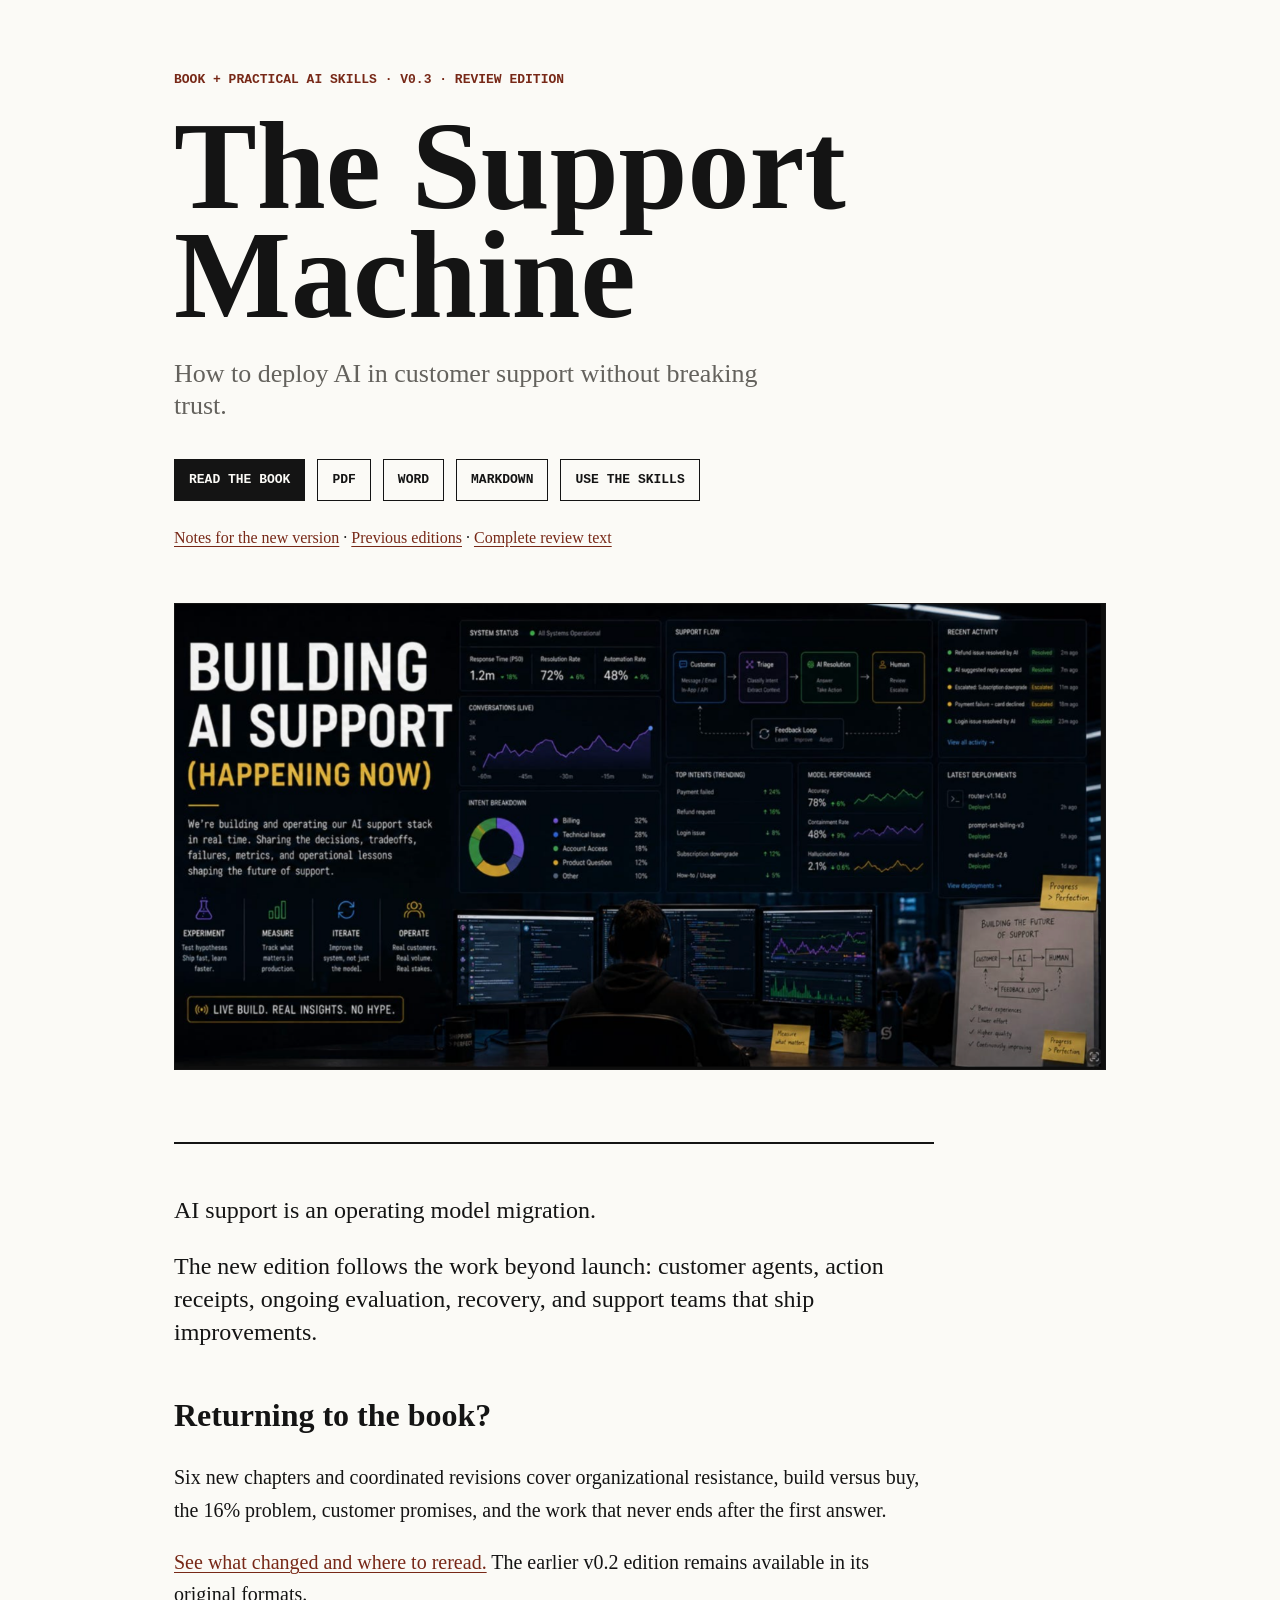
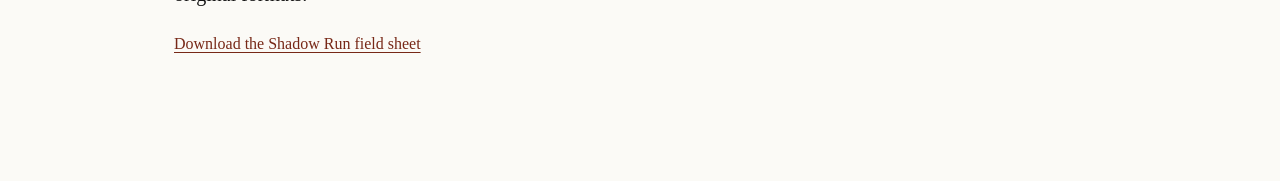
==== docs/index.html @ 5b82986a "Prepare complete v0.3 review edition" ====
<!doctype html>
<html lang="en">
<head>
<meta charset="utf-8">
<meta name="viewport" content="width=device-width, initial-scale=1">
<title>The Support Machine</title>
<meta name="description" content="A field guide to deploying and operating AI customer support.">
<meta property="og:title" content="The Support Machine">
<meta property="og:description" content="A field guide to deploying and operating AI customer support.">
<meta property="og:image" content="https://assafbar2.github.io/the-support-machine/assets/the-support-machine-social.png">
<meta property="og:type" content="website">
<meta name="twitter:card" content="summary_large_image">
<link rel="stylesheet" href="styles.css">
</head><body>
<a class="skip-link" href="#main">Skip to content</a>
<main class="home" id="main">
<p class="eyebrow">Book + practical AI skills · v0.3 · Review edition</p>
<h1>The Support Machine</h1>
<p class="dek">How to deploy AI in customer support without breaking trust.</p>
<div class="actions"><a href="book.html">Read the book</a><a href="the-support-machine-v0.3.pdf">PDF</a>
<a href="downloads/the-support-machine-v0.3.docx">Word</a>
<a href="downloads/the-support-machine-v0.3.md">Markdown</a><a href="skill.html">Use the skills</a></div>
<p class="edition-links"><a href="notes.html">Notes for the new version</a> · <a href="editions.html">Previous editions</a> · <a href="review.html">Complete review text</a></p>
<figure class="hero-preview"><img src="assets/the-support-machine-social.png" alt="Building AI support happening now"></figure>
<section class="thesis"><p>AI support is an operating model migration.</p>
<p>The new edition follows the work beyond launch: customer agents, action receipts, ongoing evaluation, recovery, and support teams that ship improvements.</p></section>
<section class="edition-summary"><h2>Returning to the book?</h2>
<p>Six new chapters and coordinated revisions cover organizational resistance, build versus buy, the 16% problem, customer promises, and the work that never ends after the first answer.</p>
<p><a href="notes.html">See what changed and where to reread.</a> The earlier v0.2 edition remains available in its original formats.</p></section>
<p><a href="shadow-run/Shadow-Run-Field-Sheet-v0.13.pdf">Download the Shadow Run field sheet</a></p>
</main>
</body></html>
---- docs/styles.css ----
:root {
  color-scheme: light;
  --ink: #141414;
  --muted: #64625d;
  --line: #d8d2c5;
  --paper: #fbfaf6;
  --panel: #f2efe7;
  --accent: #b13d22;
  --accent-dark: #772817;
  --code: #eee8db;
}
* { box-sizing: border-box; }
body {
  margin: 0;
  background: var(--paper);
  color: var(--ink);
  font-family: Georgia, "Times New Roman", serif;
  line-height: 1.62;
}
a { color: var(--accent-dark); text-decoration-thickness: 1px; text-underline-offset: 3px; }
.home, .skill-page {
  min-height: 100vh;
  max-width: 980px;
  margin: 0 auto;
  padding: 8vh 24px 12vh;
}
.eyebrow {
  margin: 0 0 24px;
  color: var(--accent-dark);
  font: 700 13px/1.2 ui-monospace, SFMono-Regular, Menlo, monospace;
  letter-spacing: 0;
  text-transform: uppercase;
}
h1 {
  max-width: 820px;
  margin: 0;
  font-size: clamp(56px, 11vw, 124px);
  line-height: .88;
  letter-spacing: 0;
}
.dek {
  max-width: 640px;
  margin: 28px 0 0;
  color: var(--muted);
  font-size: 26px;
  line-height: 1.25;
}
.actions {
  display: flex;
  flex-wrap: wrap;
  gap: 12px;
  margin-top: 36px;
}
.actions a, .book-actions a {
  display: inline-flex;
  align-items: center;
  min-height: 42px;
  border: 1px solid var(--ink);
  padding: 8px 14px;
  color: var(--ink);
  text-decoration: none;
  font: 700 13px/1 ui-monospace, SFMono-Regular, Menlo, monospace;
  text-transform: uppercase;
}
.actions a:first-child {
  background: var(--ink);
  color: var(--paper);
}
.hero-preview {
  margin: 52px 0 0;
  max-width: 980px;
}
.hero-preview img {
  display: block;
  width: 100%;
  height: auto;
  border: 1px solid var(--ink);
}
.thesis {
  margin-top: 72px;
  max-width: 760px;
  border-top: 2px solid var(--ink);
  padding-top: 26px;
  font-size: 24px;
  line-height: 1.36;
}
.reader-layout {
  display: grid;
  grid-template-columns: 300px minmax(0, 1fr);
}
.sidebar {
  position: sticky;
  top: 0;
  height: 100vh;
  overflow: auto;
  border-right: 1px solid var(--line);
  background: var(--panel);
  padding: 22px;
}
.brand {
  display: block;
  margin-bottom: 20px;
  color: var(--ink);
  font: 800 15px/1.2 ui-monospace, SFMono-Regular, Menlo, monospace;
  text-transform: uppercase;
  text-decoration: none;
}
nav a {
  display: block;
  padding: 7px 0;
  color: var(--muted);
  font: 13px/1.25 ui-monospace, SFMono-Regular, Menlo, monospace;
  text-decoration: none;
}
nav a:hover { color: var(--accent-dark); }
.toc-l1 { color: var(--ink); font-weight: 800; margin-top: 8px; }
.toc-l2 { padding-left: 10px; }
.book {
  max-width: 820px;
  padding: 48px 28px 96px;
  margin: 0 auto;
}
.book-actions {
  display: flex;
  gap: 8px;
  margin-bottom: 44px;
}
.book h1 {
  font-size: clamp(44px, 8vw, 84px);
  line-height: .95;
  margin-bottom: 24px;
}
.book h2 {
  margin-top: 68px;
  padding-top: 22px;
  border-top: 1px solid var(--line);
  font-size: 34px;
  line-height: 1.1;
}
.book h3 {
  margin-top: 34px;
  font-size: 22px;
  line-height: 1.2;
}
.book p, .book li, .skill-page p, .skill-page li {
  font-size: 19px;
}
blockquote {
  margin: 28px 0;
  border-left: 4px solid var(--accent);
  padding: 10px 0 10px 18px;
  color: var(--accent-dark);
  background: #f7f0e8;
  font-weight: 700;
}
.part {
  color: var(--accent-dark);
  font-family: ui-monospace, SFMono-Regular, Menlo, monospace;
  font-size: 18px !important;
  text-transform: uppercase;
}
.table-wrap {
  overflow-x: auto;
  margin: 28px 0;
}
table {
  width: 100%;
  border-collapse: collapse;
  font-size: 15px;
  background: #fffdf8;
}
th, td {
  border: 1px solid var(--line);
  padding: 9px 10px;
  vertical-align: top;
}
th {
  text-align: left;
  background: var(--code);
}
pre {
  overflow-x: auto;
  padding: 18px;
  background: var(--code);
  border: 1px solid var(--line);
}
code {
  font-family: ui-monospace, SFMono-Regular, Menlo, monospace;
  font-size: .9em;
}
.back {
  display: inline-block;
  margin-bottom: 34px;
  font: 800 13px/1 ui-monospace, SFMono-Regular, Menlo, monospace;
  text-transform: uppercase;
}
@media (max-width: 860px) {
  .reader-layout { display: block; }
  .sidebar {
    position: relative;
    height: auto;
    max-height: 42vh;
    border-right: 0;
    border-bottom: 1px solid var(--line);
  }
  .book { padding-top: 28px; }
  .book-actions { position: sticky; top: 0; background: var(--paper); padding: 10px 0; }
  .book h2, .book h3 { scroll-margin-top: 132px; }
}

/* Edition navigation and readable small screens. */
.book-actions { flex-wrap: wrap; }
.edition-links { margin-top: 24px; }
.edition-summary { margin-top: 48px; max-width: 760px; font-size: 20px; }
.edition-summary h2 { font-size: 32px; line-height: 1.2; }
.skill-page h1 { font-size: clamp(42px, 8vw, 76px); line-height: 1; margin-bottom: 36px; }
.skill-page h2 { margin-top: 48px; }
.edition-label { color: var(--muted); font: 12px/1.4 ui-monospace, monospace; }
.review-notice { border-left: 3px solid var(--accent); padding-left: 16px; }
.notes-page { max-width: 900px; }
.skip-link { position: absolute; left: -9999px; }
.skip-link:focus { position: fixed; top: 8px; left: 8px; z-index: 10; background: white; padding: 12px; }
.book p, .book li, td { overflow-wrap: anywhere; }
@media (max-width: 500px) { .book { padding-left: 18px; padding-right: 18px; } .book-actions a { font-size: 11px; padding: 7px 9px; } .book h2 { font-size: 28px; } }
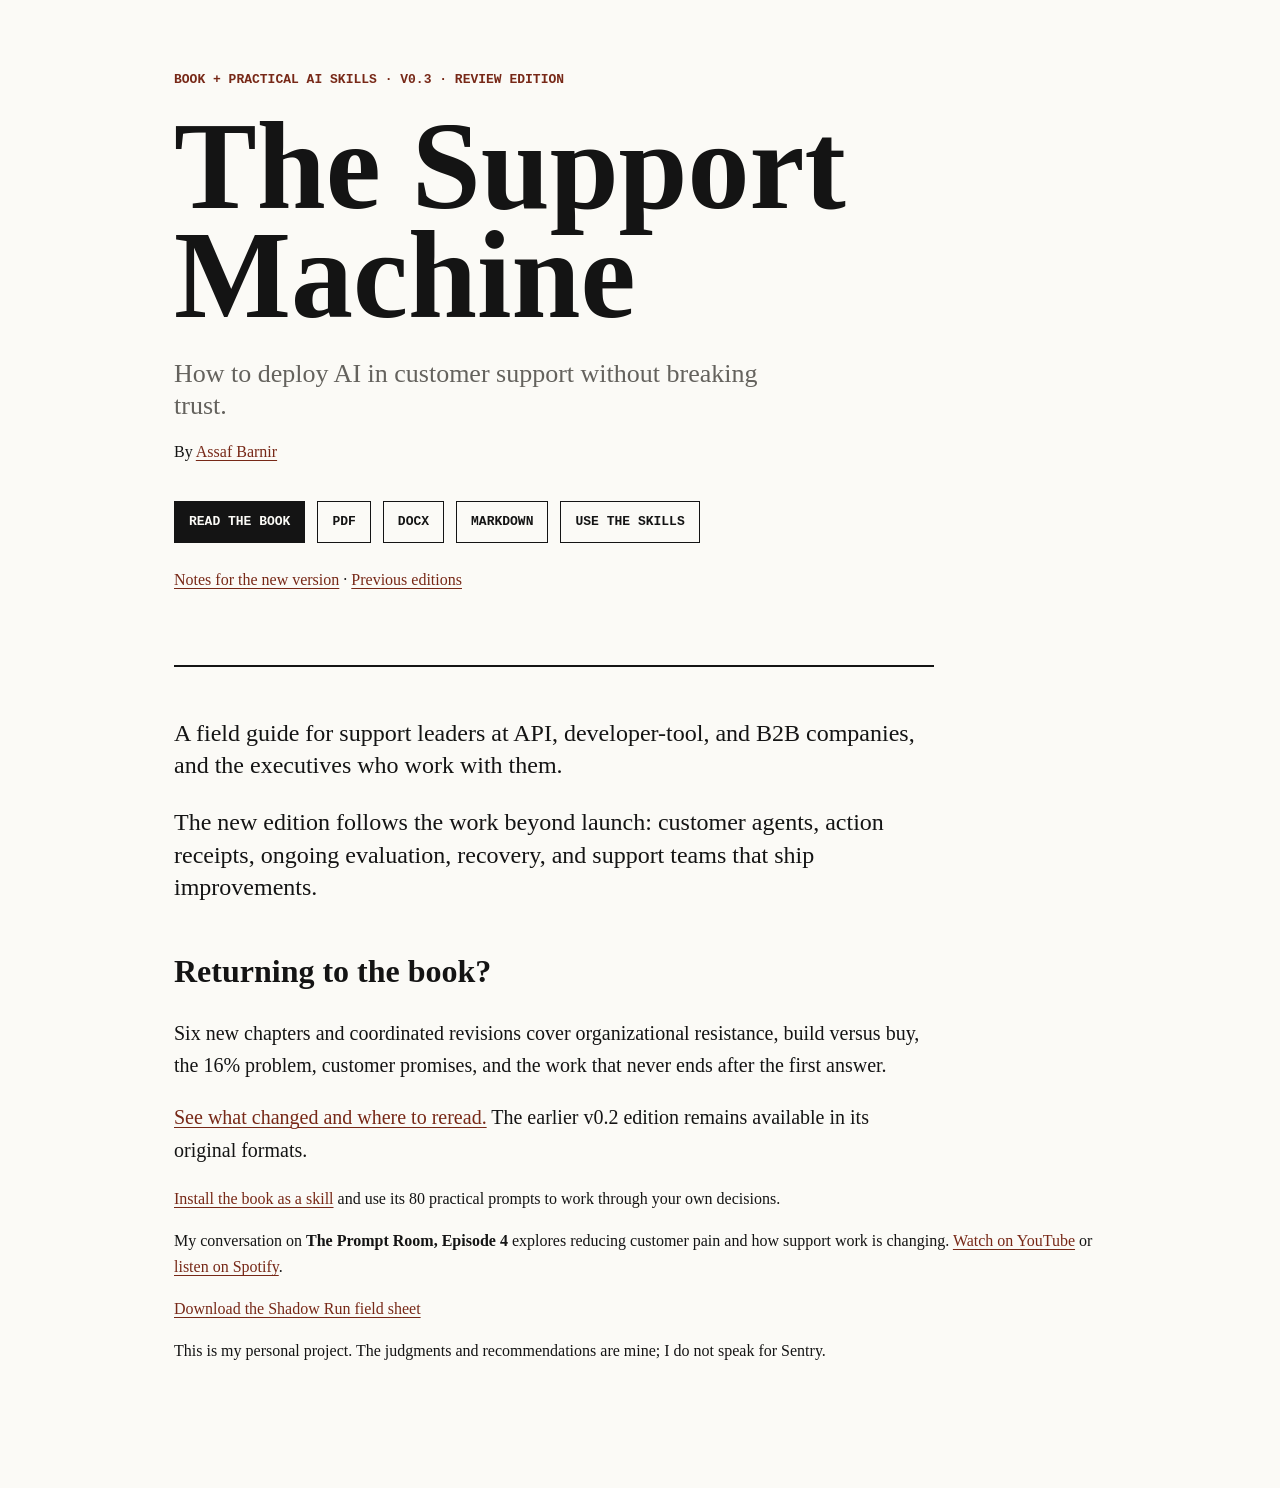
==== commit 58f8b4dd: "Polish reader-facing edition pages and version notes" ====
--- a/docs/index.html
+++ b/docs/index.html
@@ -5,11 +5,11 @@
 <meta name="viewport" content="width=device-width, initial-scale=1">
 <title>The Support Machine</title>
 <meta name="description" content="A field guide to deploying and operating AI customer support.">
+<meta name="author" content="Assaf Barnir">
 <meta property="og:title" content="The Support Machine">
 <meta property="og:description" content="A field guide to deploying and operating AI customer support.">
-<meta property="og:image" content="https://assafbar2.github.io/the-support-machine/assets/the-support-machine-social.png">
 <meta property="og:type" content="website">
-<meta name="twitter:card" content="summary_large_image">
+<meta name="twitter:card" content="summary">
 <link rel="stylesheet" href="styles.css">
 </head><body>
 <a class="skip-link" href="#main">Skip to content</a>
@@ -17,16 +17,19 @@
 <p class="eyebrow">Book + practical AI skills · v0.3 · Review edition</p>
 <h1>The Support Machine</h1>
 <p class="dek">How to deploy AI in customer support without breaking trust.</p>
+<p>By <a href="https://barnir.co">Assaf Barnir</a></p>
 <div class="actions"><a href="book.html">Read the book</a><a href="the-support-machine-v0.3.pdf">PDF</a>
-<a href="downloads/the-support-machine-v0.3.docx">Word</a>
+<a href="downloads/the-support-machine-v0.3.docx">DOCX</a>
 <a href="downloads/the-support-machine-v0.3.md">Markdown</a><a href="skill.html">Use the skills</a></div>
-<p class="edition-links"><a href="notes.html">Notes for the new version</a> · <a href="editions.html">Previous editions</a> · <a href="review.html">Complete review text</a></p>
-<figure class="hero-preview"><img src="assets/the-support-machine-social.png" alt="Building AI support happening now"></figure>
-<section class="thesis"><p>AI support is an operating model migration.</p>
+<p class="edition-links"><a href="notes.html">Notes for the new version</a> · <a href="editions.html">Previous editions</a></p>
+<section class="thesis"><p>A field guide for support leaders at API, developer-tool, and B2B companies, and the executives who work with them.</p>
 <p>The new edition follows the work beyond launch: customer agents, action receipts, ongoing evaluation, recovery, and support teams that ship improvements.</p></section>
 <section class="edition-summary"><h2>Returning to the book?</h2>
 <p>Six new chapters and coordinated revisions cover organizational resistance, build versus buy, the 16% problem, customer promises, and the work that never ends after the first answer.</p>
 <p><a href="notes.html">See what changed and where to reread.</a> The earlier v0.2 edition remains available in its original formats.</p></section>
+<p><a href="book.html#appendix-g-talk-to-the-book">Install the book as a skill</a> and use its 80 practical prompts to work through your own decisions.</p>
+<p>My conversation on <strong>The Prompt Room, Episode 4</strong> explores reducing customer pain and how support work is changing. <a href="https://www.youtube.com/watch?v=JxJb4FDqWdI">Watch on YouTube</a> or <a href="https://open.spotify.com/episode/6x73nZKsh9y1VIw46yCW5q">listen on Spotify</a>.</p>
 <p><a href="shadow-run/Shadow-Run-Field-Sheet-v0.13.pdf">Download the Shadow Run field sheet</a></p>
+<p>This is my personal project. The judgments and recommendations are mine; I do not speak for Sentry.</p>
 </main>
 </body></html>
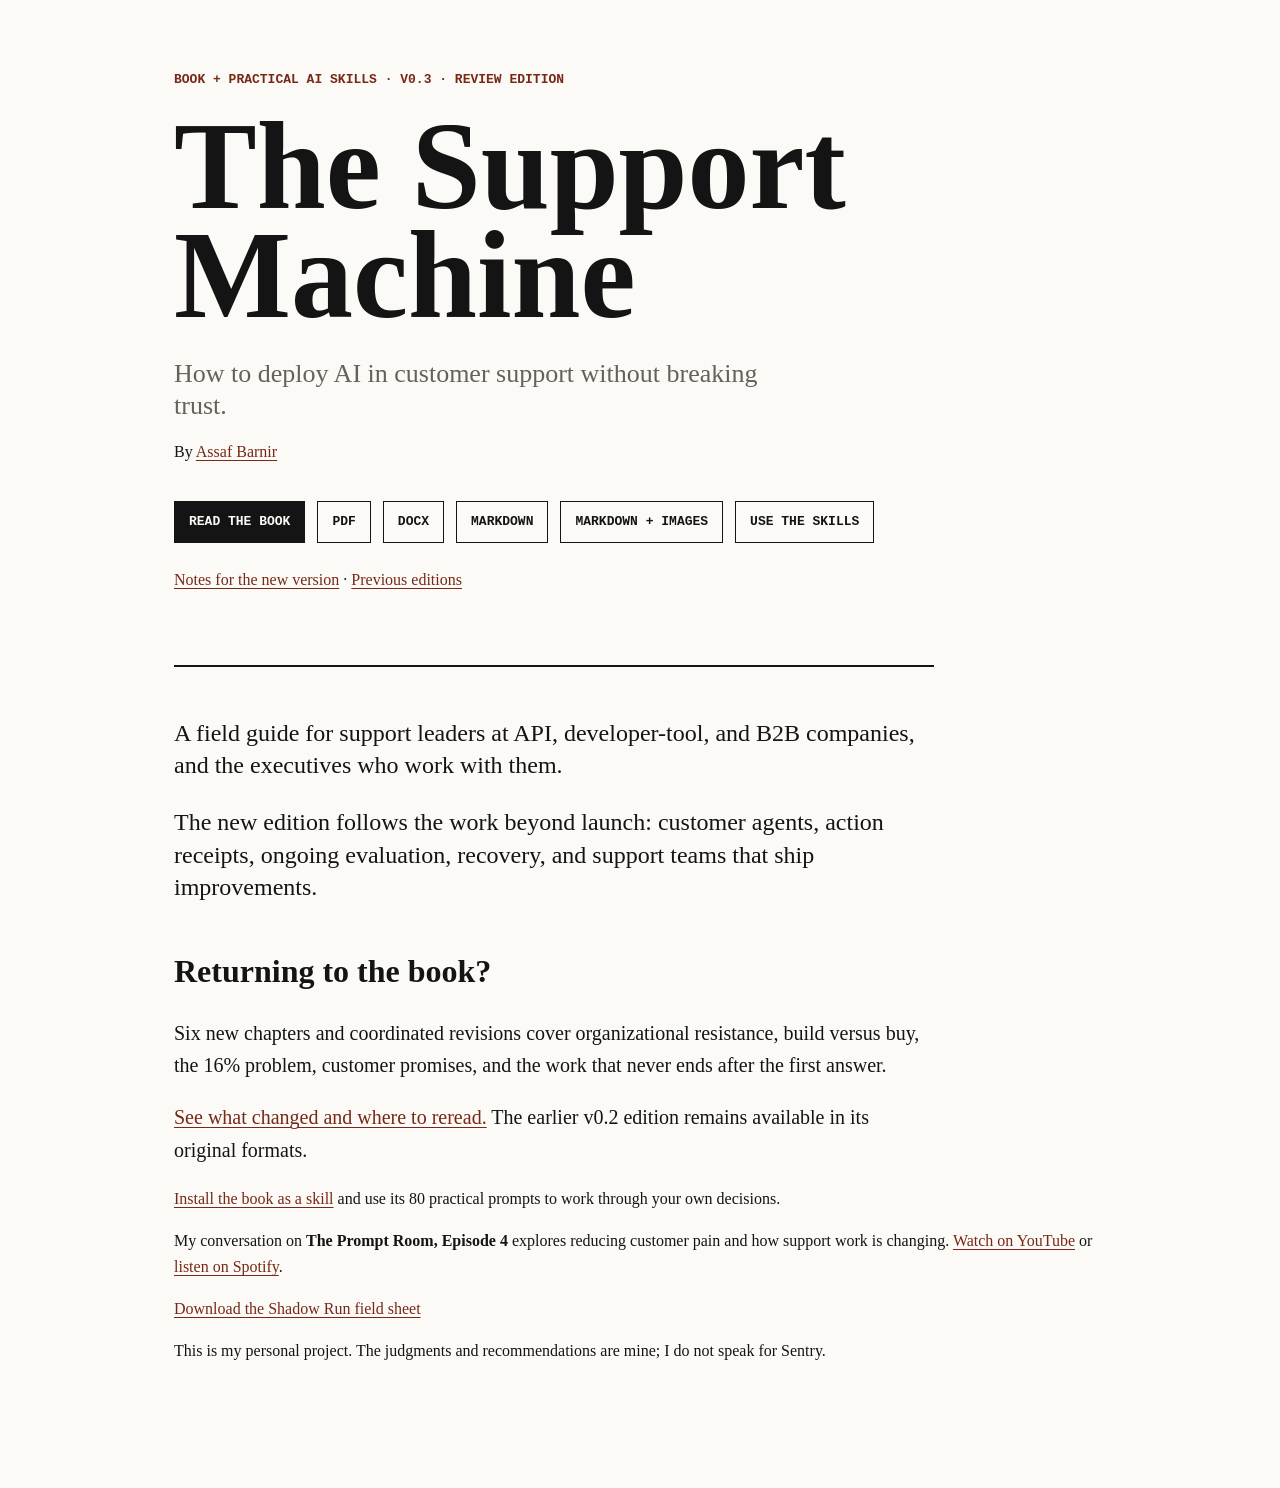
==== commit 4d5a2ad4: "Illustrate the v0.3 review edition in every format" ====
--- a/docs/index.html
+++ b/docs/index.html
@@ -20,7 +20,8 @@
 <p>By <a href="https://barnir.co">Assaf Barnir</a></p>
 <div class="actions"><a href="book.html">Read the book</a><a href="the-support-machine-v0.3.pdf">PDF</a>
 <a href="downloads/the-support-machine-v0.3.docx">DOCX</a>
-<a href="downloads/the-support-machine-v0.3.md">Markdown</a><a href="skill.html">Use the skills</a></div>
+<a href="downloads/the-support-machine-v0.3.md">Markdown</a>
+<a href="downloads/the-support-machine-v0.3-markdown.zip">Markdown + images</a><a href="skill.html">Use the skills</a></div>
 <p class="edition-links"><a href="notes.html">Notes for the new version</a> · <a href="editions.html">Previous editions</a></p>
 <section class="thesis"><p>A field guide for support leaders at API, developer-tool, and B2B companies, and the executives who work with them.</p>
 <p>The new edition follows the work beyond launch: customer agents, action receipts, ongoing evaluation, recovery, and support teams that ship improvements.</p></section>
--- a/docs/styles.css
+++ b/docs/styles.css
@@ -210,6 +210,10 @@
 }
 
 /* Edition navigation and readable small screens. */
+.book-figure { margin: 30px 0; break-inside: avoid; }
+.book-figure img { display: block; width: 100%; height: auto; }
+.book-figure figcaption { margin-top: 12px; font-size: 15px; line-height: 1.5; }
+.book-figure > a { display: block; }
 .book-actions { flex-wrap: wrap; }
 .edition-links { margin-top: 24px; }
 .edition-summary { margin-top: 48px; max-width: 760px; font-size: 20px; }
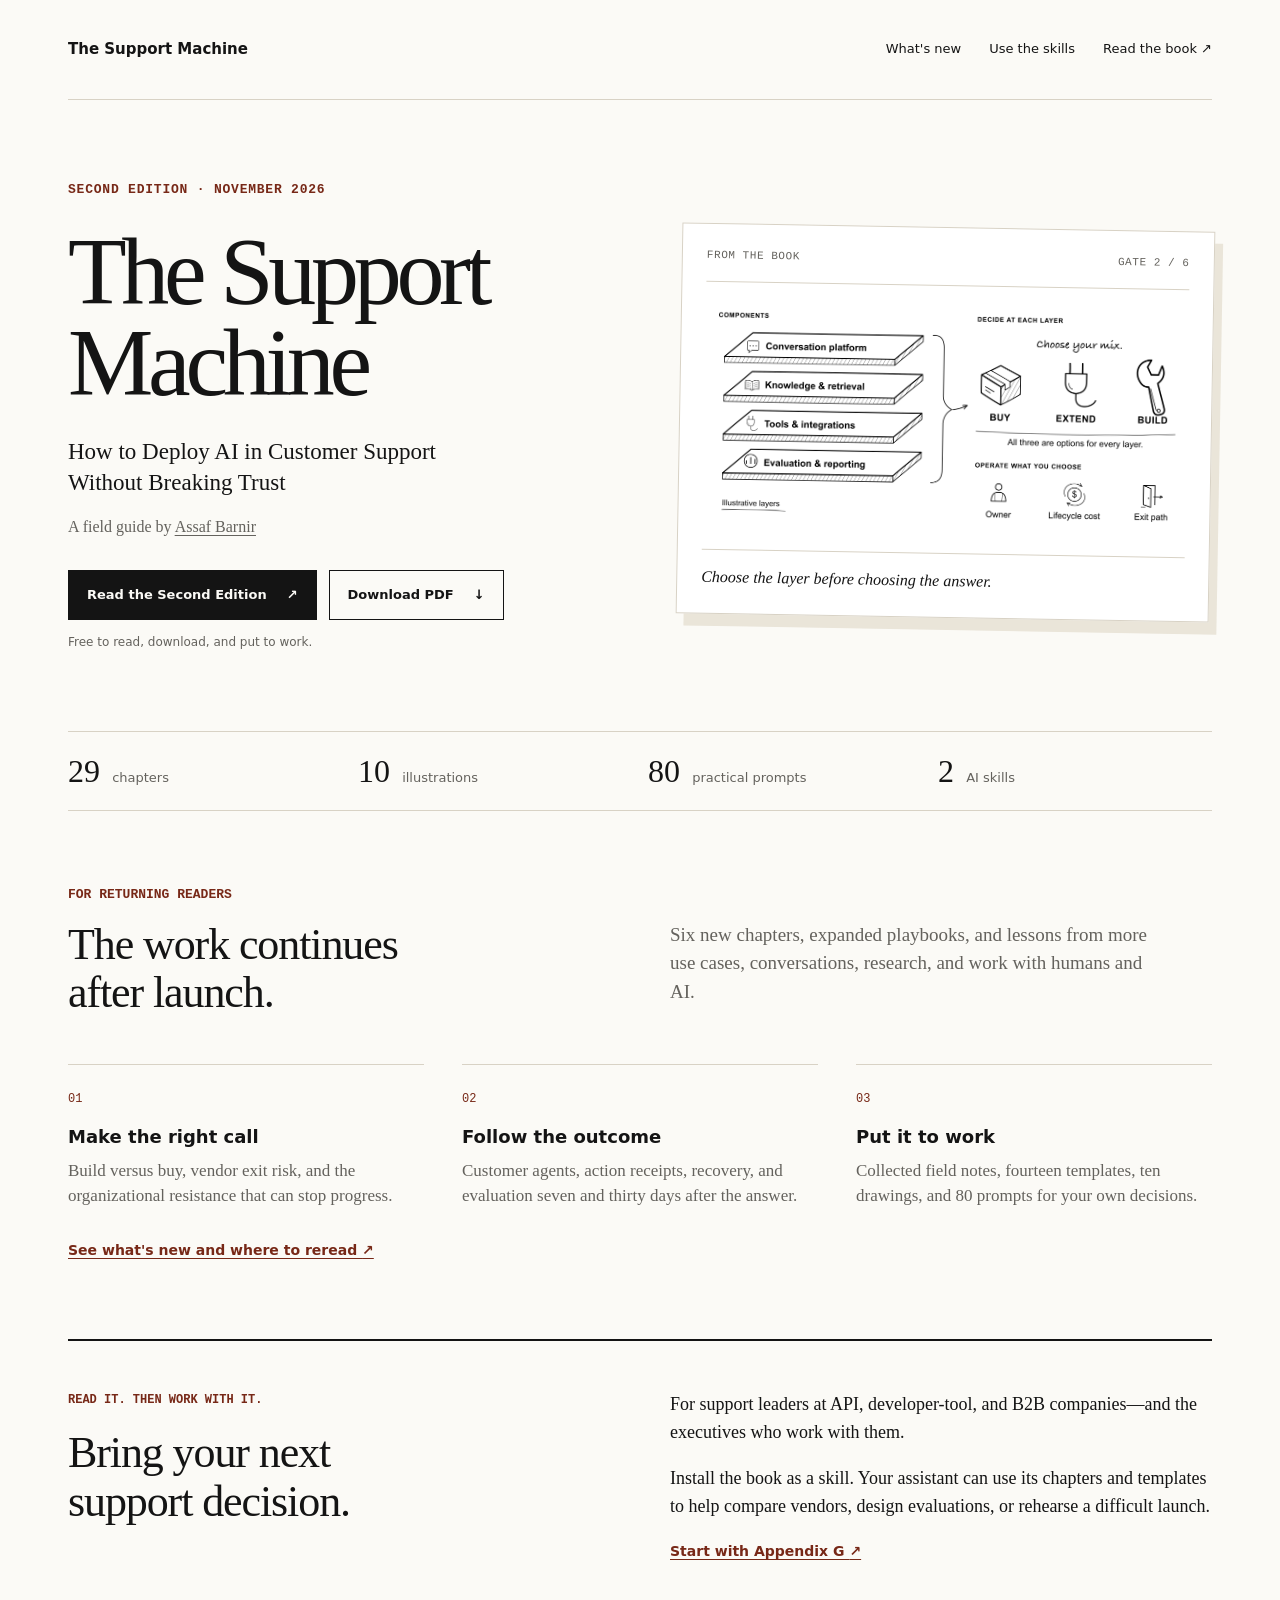
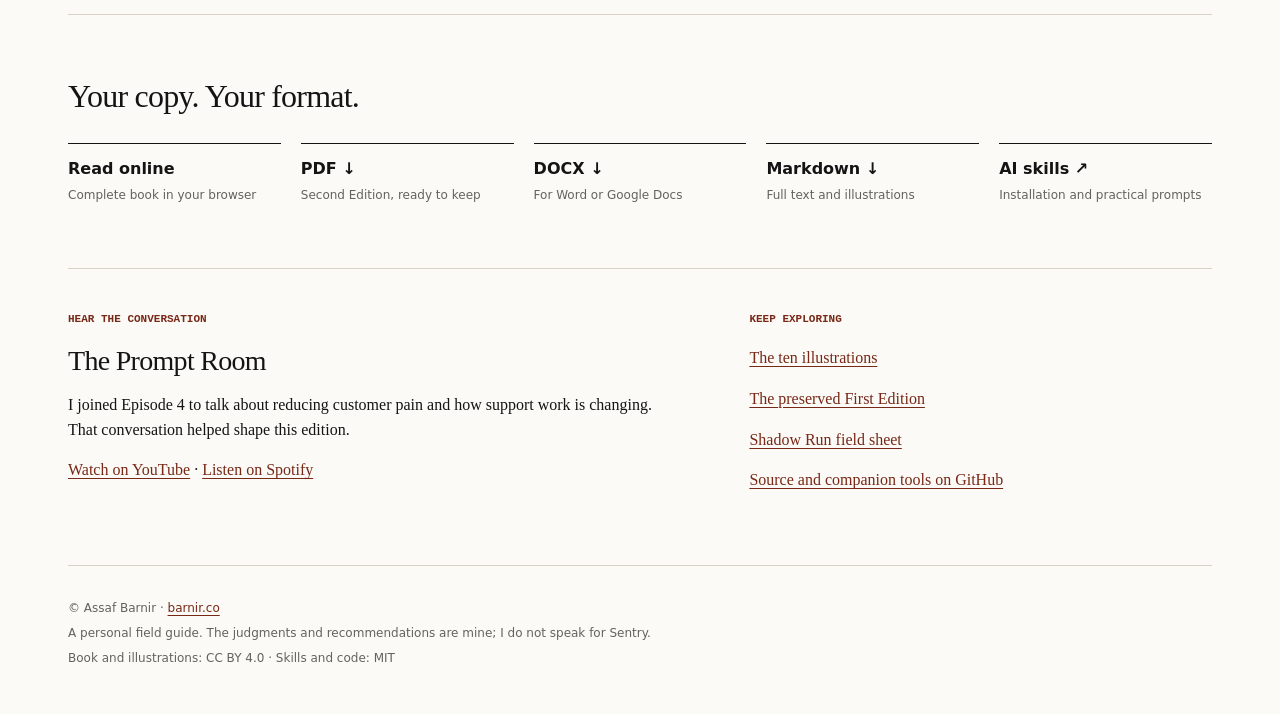
==== commit 2ed9c908: "feat: publish The Support Machine Second Edition Unify edition naming, release formats, reader notes" ====
--- a/docs/index.html
+++ b/docs/index.html
@@ -3,34 +3,46 @@
 <head>
 <meta charset="utf-8">
 <meta name="viewport" content="width=device-width, initial-scale=1">
-<title>The Support Machine</title>
-<meta name="description" content="A field guide to deploying and operating AI customer support.">
+<title>The Support Machine — Second Edition</title>
+<meta name="description" content="The Second Edition of Assaf Barnir&#x27;s free field guide to AI customer support. 29 chapters, ten illustrations, and practical skills for the work after launch.">
 <meta name="author" content="Assaf Barnir">
-<meta property="og:title" content="The Support Machine">
-<meta property="og:description" content="A field guide to deploying and operating AI customer support.">
+<meta property="og:title" content="The Support Machine — Second Edition">
+<meta property="og:description" content="The Second Edition of Assaf Barnir&#x27;s free field guide to AI customer support. 29 chapters, ten illustrations, and practical skills for the work after launch.">
 <meta property="og:type" content="website">
-<meta name="twitter:card" content="summary">
+<meta property="og:url" content="https://assafbar2.github.io/the-support-machine/">
+<meta property="og:image" content="https://assafbar2.github.io/the-support-machine/assets/second-edition-social.png">
+<meta property="og:image:alt" content="The Support Machine by Assaf Barnir — Second Edition">
+<meta name="twitter:card" content="summary_large_image">
+<link rel="canonical" href="https://assafbar2.github.io/the-support-machine/">
 <link rel="stylesheet" href="styles.css">
 </head><body>
 <a class="skip-link" href="#main">Skip to content</a>
-<main class="home" id="main">
-<p class="eyebrow">Book + practical AI skills · v0.3 · Review edition</p>
-<h1>The Support Machine</h1>
-<p class="dek">How to deploy AI in customer support without breaking trust.</p>
-<p>By <a href="https://barnir.co">Assaf Barnir</a></p>
-<div class="actions"><a href="book.html">Read the book</a><a href="the-support-machine-v0.3.pdf">PDF</a>
-<a href="downloads/the-support-machine-v0.3.docx">DOCX</a>
-<a href="downloads/the-support-machine-v0.3.md">Markdown</a>
-<a href="downloads/the-support-machine-v0.3-markdown.zip">Markdown + images</a><a href="skill.html">Use the skills</a></div>
-<p class="edition-links"><a href="notes.html">Notes for the new version</a> · <a href="editions.html">Previous editions</a></p>
-<section class="thesis"><p>A field guide for support leaders at API, developer-tool, and B2B companies, and the executives who work with them.</p>
-<p>The new edition follows the work beyond launch: customer agents, action receipts, ongoing evaluation, recovery, and support teams that ship improvements.</p></section>
-<section class="edition-summary"><h2>Returning to the book?</h2>
-<p>Six new chapters and coordinated revisions cover organizational resistance, build versus buy, the 16% problem, customer promises, and the work that never ends after the first answer.</p>
-<p><a href="notes.html">See what changed and where to reread.</a> The earlier v0.2 edition remains available in its original formats.</p></section>
-<p><a href="book.html#appendix-g-talk-to-the-book">Install the book as a skill</a> and use its 80 practical prompts to work through your own decisions.</p>
-<p>My conversation on <strong>The Prompt Room, Episode 4</strong> explores reducing customer pain and how support work is changing. <a href="https://www.youtube.com/watch?v=JxJb4FDqWdI">Watch on YouTube</a> or <a href="https://open.spotify.com/episode/6x73nZKsh9y1VIw46yCW5q">listen on Spotify</a>.</p>
-<p><a href="shadow-run/Shadow-Run-Field-Sheet-v0.13.pdf">Download the Shadow Run field sheet</a></p>
-<p>This is my personal project. The judgments and recommendations are mine; I do not speak for Sentry.</p>
-</main>
+<div class="landing">
+<header class="site-header"><a class="site-wordmark" href="index.html">The Support Machine</a>
+<nav class="site-nav" aria-label="Main navigation"><a href="#whats-new">What's new</a><a href="skill.html">Use the skills</a><a href="book.html">Read the book <span aria-hidden="true">↗</span></a></nav></header>
+<main id="main">
+<section class="edition-hero" aria-labelledby="book-title">
+<div class="hero-copy"><p class="eyebrow">Second Edition · November 2026</p>
+<h1 id="book-title">The Support<br>Machine</h1>
+<p class="hero-subtitle">How to Deploy AI in Customer Support Without Breaking Trust</p>
+<p class="hero-byline">A field guide by <a href="https://www.barnir.co/">Assaf Barnir</a></p>
+<div class="hero-actions"><a class="button button-primary" href="book.html">Read the Second Edition <span aria-hidden="true">↗</span></a><a class="button" href="the-support-machine-second-edition.pdf">Download PDF <span aria-hidden="true">↓</span></a></div>
+<p class="access-note">Free to read, download, and put to work.</p></div>
+<figure class="hero-drawing"><div class="drawing-label"><span>From the book</span><span>Gate 2 / 6</span></div>
+<img src="illustrations/book/02-choose-the-machine.png" alt="Support architecture split into layers, with a choice to buy, extend, or build at each layer." width="2040" height="993" fetchpriority="high">
+<figcaption>Choose the layer before choosing the answer.</figcaption></figure>
+</section>
+<div class="edition-facts" aria-label="Inside the Second Edition"><p><strong>29</strong> chapters</p><p><strong>10</strong> illustrations</p><p><strong>80</strong> practical prompts</p><p><strong>2</strong> AI skills</p></div>
+<section class="new-edition" id="whats-new" aria-labelledby="new-title">
+<div class="section-intro"><p class="eyebrow">For returning readers</p><h2 id="new-title">The work continues<br>after launch.</h2><p>Six new chapters, expanded playbooks, and lessons from more use cases, conversations, research, and work with humans and AI.</p></div>
+<div class="new-topics"><article><span class="topic-number">01</span><h3>Make the right call</h3><p>Build versus buy, vendor exit risk, and the organizational resistance that can stop progress.</p></article>
+<article><span class="topic-number">02</span><h3>Follow the outcome</h3><p>Customer agents, action receipts, recovery, and evaluation seven and thirty days after the answer.</p></article>
+<article><span class="topic-number">03</span><h3>Put it to work</h3><p>Collected field notes, fourteen templates, ten drawings, and 80 prompts for your own decisions.</p></article></div>
+<a class="text-link" href="notes.html">See what's new and where to reread <span aria-hidden="true">↗</span></a>
+</section>
+<section class="apply-section" aria-labelledby="apply-title"><div><p class="eyebrow">Read it. Then work with it.</p><h2 id="apply-title">Bring your next<br>support decision.</h2></div><div><p>For support leaders at API, developer-tool, and B2B companies—and the executives who work with them.</p><p>Install the book as a skill. Your assistant can use its chapters and templates to help compare vendors, design evaluations, or rehearse a difficult launch.</p><a class="text-link" href="book.html#appendix-g-talk-to-the-book">Start with Appendix G <span aria-hidden="true">↗</span></a></div></section>
+<section class="formats-section" id="downloads" aria-labelledby="formats-title"><h2 id="formats-title">Your copy. Your format.</h2><div class="format-links"><a href="book.html"><span>Read online</span><small>Complete book in your browser</small></a><a href="the-support-machine-second-edition.pdf"><span>PDF <span aria-hidden="true">↓</span></span><small>Second Edition, ready to keep</small></a><a href="downloads/the-support-machine-second-edition.docx"><span>DOCX <span aria-hidden="true">↓</span></span><small>For Word or Google Docs</small></a><a href="downloads/the-support-machine-second-edition-markdown.zip"><span>Markdown <span aria-hidden="true">↓</span></span><small>Full text and illustrations</small></a><a href="skill.html"><span>AI skills <span aria-hidden="true">↗</span></span><small>Installation and practical prompts</small></a></div></section>
+<section class="more-section" aria-label="Explore the book"><div><p class="eyebrow">Hear the conversation</p><h2>The Prompt Room</h2><p>I joined Episode 4 to talk about reducing customer pain and how support work is changing. That conversation helped shape this edition.</p><p><a href="https://www.youtube.com/watch?v=JxJb4FDqWdI">Watch on YouTube</a> · <a href="https://open.spotify.com/episode/6x73nZKsh9y1VIw46yCW5q">Listen on Spotify</a></p></div><div><p class="eyebrow">Keep exploring</p><p><a href="illustrations/">The ten illustrations</a></p><p><a href="editions.html">The preserved First Edition</a></p><p><a href="shadow-run/Shadow-Run-Field-Sheet-v0.13.pdf">Shadow Run field sheet</a></p><p><a href="https://github.com/assafbar2/the-support-machine">Source and companion tools on GitHub</a></p></div></section>
+</main><footer class="site-footer"><p>© Assaf Barnir · <a href="https://www.barnir.co/">barnir.co</a></p><p>A personal field guide. The judgments and recommendations are mine; I do not speak for Sentry.</p><p>Book and illustrations: CC BY 4.0 · Skills and code: MIT</p></footer>
+<script type="application/ld+json">{"@context": "https://schema.org", "@type": "Book", "name": "The Support Machine", "bookEdition": "Second Edition", "datePublished": "2026-11-01", "inLanguage": "en", "author": {"@type": "Person", "name": "Assaf Barnir", "url": "https://www.barnir.co/"}, "url": "https://assafbar2.github.io/the-support-machine/", "isAccessibleForFree": true, "description": "How to Deploy AI in Customer Support Without Breaking Trust", "license": "https://creativecommons.org/licenses/by/4.0/"}</script></div>
 </body></html>
--- a/docs/styles.css
+++ b/docs/styles.css
@@ -227,3 +227,93 @@
 .skip-link:focus { position: fixed; top: 8px; left: 8px; z-index: 10; background: white; padding: 12px; }
 .book p, .book li, td { overflow-wrap: anywhere; }
 @media (max-width: 500px) { .book { padding-left: 18px; padding-right: 18px; } .book-actions a { font-size: 11px; padding: 7px 9px; } .book h2 { font-size: 28px; } }
+
+/* Second Edition landing page. */
+.landing { max-width: 1240px; margin: auto; padding: 0 48px; }
+.site-header { display: flex; align-items: center; justify-content: space-between; gap: 24px; min-height: 100px; border-bottom: 1px solid var(--line); }
+.site-wordmark { color: var(--ink); text-decoration: none; font: 700 15px/1.3 ui-sans-serif, system-ui, sans-serif; }
+.site-nav { display: flex; gap: 28px; }
+.site-nav a { color: var(--ink); font: 500 13px/1.4 ui-sans-serif, system-ui, sans-serif; }
+.edition-hero { display: grid; grid-template-columns: 1.05fr 1fr; gap: 52px; align-items: center; padding: 82px 0 68px; }
+.hero-copy .eyebrow { margin-bottom: 28px; letter-spacing: .06em; }
+.hero-copy h1 { font-size: clamp(58px, 7.5vw, 100px); line-height: .95; letter-spacing: -.055em; font-weight: 500; }
+.hero-subtitle { font-size: 23px; line-height: 1.35; max-width: 440px; margin: 28px 0 16px; }
+.hero-byline { font-size: 16px; color: var(--muted); }
+.hero-byline a { color: inherit; }
+.hero-actions { display: flex; flex-wrap: wrap; gap: 12px; margin-top: 30px; }
+.button { display: inline-flex; align-items: center; justify-content: space-between; gap: 20px; padding: 14px 18px; min-height: 50px; color: var(--ink); border: 1px solid var(--ink); font: 650 13px/1.35 ui-sans-serif, system-ui, sans-serif; text-decoration: none; }
+.button-primary { background: var(--ink); color: var(--paper); }
+.button:hover { background: var(--panel); }
+.button-primary:hover { background: #373630; color: white; }
+.access-note { margin-top: 14px; color: var(--muted); font: 12px/1.4 ui-sans-serif, system-ui, sans-serif; }
+.hero-drawing { margin: 0; background: white; border: 1px solid var(--line); padding: 24px; transform: rotate(1deg); box-shadow: 8px 12px 0 #eae5d9; }
+.drawing-label { display: flex; justify-content: space-between; gap: 16px; font: 11px/1.4 ui-monospace, monospace; text-transform: uppercase; letter-spacing: .05em; padding-bottom: 18px; border-bottom: 1px solid var(--line); color: var(--muted); }
+.hero-drawing img { display: block; width: 100%; height: auto; margin: 20px 0 12px; }
+.hero-drawing figcaption { border-top: 1px solid var(--line); padding-top: 16px; font-size: 16px; font-style: italic; line-height: 1.4; }
+.edition-facts { display: grid; grid-template-columns: repeat(4, 1fr); gap: 16px; padding: 23px 0; border-top: 1px solid var(--line); border-bottom: 1px solid var(--line); }
+.edition-facts p { margin: 0; font: 13px/1.5 ui-sans-serif, system-ui, sans-serif; color: var(--muted); }
+.edition-facts strong { color: var(--ink); font: 500 32px/1 Georgia, serif; margin-right: 8px; }
+.new-edition { padding: 76px 0; scroll-margin-top: 30px; }
+.section-intro { display: grid; grid-template-columns: 1fr 1fr; column-gap: 60px; }
+.section-intro .eyebrow { grid-column: 1 / -1; margin-bottom: 18px; }
+.landing h2 { font-size: clamp(30px, 4vw, 44px); font-weight: 500; line-height: 1.1; letter-spacing: -.025em; margin: 0; }
+.section-intro > p:last-child { color: var(--muted); font-size: 19px; margin: 0; line-height: 1.5; max-width: 480px; }
+.new-topics { display: grid; grid-template-columns: repeat(3, 1fr); gap: 38px; margin: 46px 0 28px; }
+.new-topics article { border-top: 1px solid var(--line); padding-top: 19px; }
+.topic-number { color: var(--accent-dark); font: 12px/1 ui-monospace, monospace; }
+.new-topics h3 { font: 700 18px/1.3 ui-sans-serif, system-ui, sans-serif; margin: 15px 0 10px; }
+.new-topics p { font-size: 17px; color: var(--muted); line-height: 1.5; margin: 0; }
+.text-link { font: 650 14px/1.5 ui-sans-serif, system-ui, sans-serif; }
+.apply-section { display: grid; grid-template-columns: 1fr 1fr; gap: 60px; padding: 50px 0; border-top: 2px solid var(--ink); border-bottom: 1px solid var(--line); }
+.apply-section p { margin: 0 0 18px; font-size: 18px; line-height: 1.55; }
+.apply-section .eyebrow { font-size: 12px; margin-bottom: 20px; }
+.formats-section { padding: 64px 0; }
+.formats-section h2 { font-size: 32px; }
+.format-links { display: grid; grid-template-columns: repeat(5, 1fr); gap: 20px; margin-top: 28px; }
+.format-links a { border-top: 1px solid var(--ink); padding-top: 14px; text-decoration: none; color: var(--ink); }
+.format-links a > span { display: block; font: 700 16px/1.4 ui-sans-serif, system-ui, sans-serif; }
+.format-links small { display: block; font: 12px/1.5 ui-sans-serif, system-ui, sans-serif; color: var(--muted); margin-top: 6px; }
+.format-links a:hover > span { text-decoration: underline; }
+.more-section { border-top: 1px solid var(--line); padding: 42px 0 56px; display: grid; grid-template-columns: 1.3fr 1fr; gap: 80px; }
+.more-section h2 { font-size: 28px; }
+.more-section p { font-size: 16px; line-height: 1.55; }
+.more-section .eyebrow { font-size: 11px; margin-bottom: 18px; }
+.site-footer { border-top: 1px solid var(--line); padding: 28px 0 40px; font: 12px/1.65 ui-sans-serif, system-ui, sans-serif; color: var(--muted); }
+.site-footer p { margin: 5px 0; }
+a:focus-visible { outline: 2px solid var(--accent-dark); outline-offset: 5px; }
+@media (max-width: 900px) {
+  .landing { padding: 0 28px; }
+  .edition-hero { gap: 28px; padding-top: 56px; }
+  .hero-copy h1 { font-size: 64px; }
+  .hero-subtitle { font-size: 20px; }
+  .hero-drawing { padding: 18px; }
+  .new-topics { gap: 24px; }
+  .format-links { grid-template-columns: repeat(3, 1fr); row-gap: 24px; }
+}
+@media (max-width: 640px) {
+  .landing { padding: 0 22px; }
+  .site-header { min-height: 84px; gap: 14px; }
+  .site-wordmark { max-width: 100px; font-size: 13px; }
+  .site-nav { gap: 15px; }
+  .site-nav a { font-size: 12px; }
+  .site-nav a:nth-child(2) { display: none; }
+  .edition-hero { grid-template-columns: 1fr; padding: 42px 0; gap: 36px; }
+  .hero-copy h1 { font-size: clamp(58px, 16vw, 82px); }
+  .hero-copy .eyebrow { font-size: 11px; margin-bottom: 24px; }
+  .hero-subtitle { font-size: 21px; margin-top: 24px; }
+  .hero-drawing { margin: 0 6px 6px 0; }
+  .edition-facts { grid-template-columns: 1fr 1fr; gap: 22px 12px; padding: 24px 0; }
+  .edition-facts p { font-size: 12px; }
+  .edition-facts strong { font-size: 30px; }
+  .new-edition { padding: 48px 0; }
+  .section-intro, .apply-section, .more-section { grid-template-columns: 1fr; gap: 24px; }
+  .section-intro .eyebrow { margin: 0; }
+  .section-intro > p:last-child { font-size: 18px; }
+  .new-topics { grid-template-columns: 1fr; gap: 24px; margin-top: 32px; }
+  .new-topics article { padding-top: 15px; }
+  .new-topics h3 { margin: 10px 0 8px; }
+  .apply-section { padding: 36px 0; }
+  .formats-section { padding: 42px 0; }
+  .format-links { grid-template-columns: 1fr 1fr; }
+  .more-section { padding: 34px 0; gap: 28px; }
+}
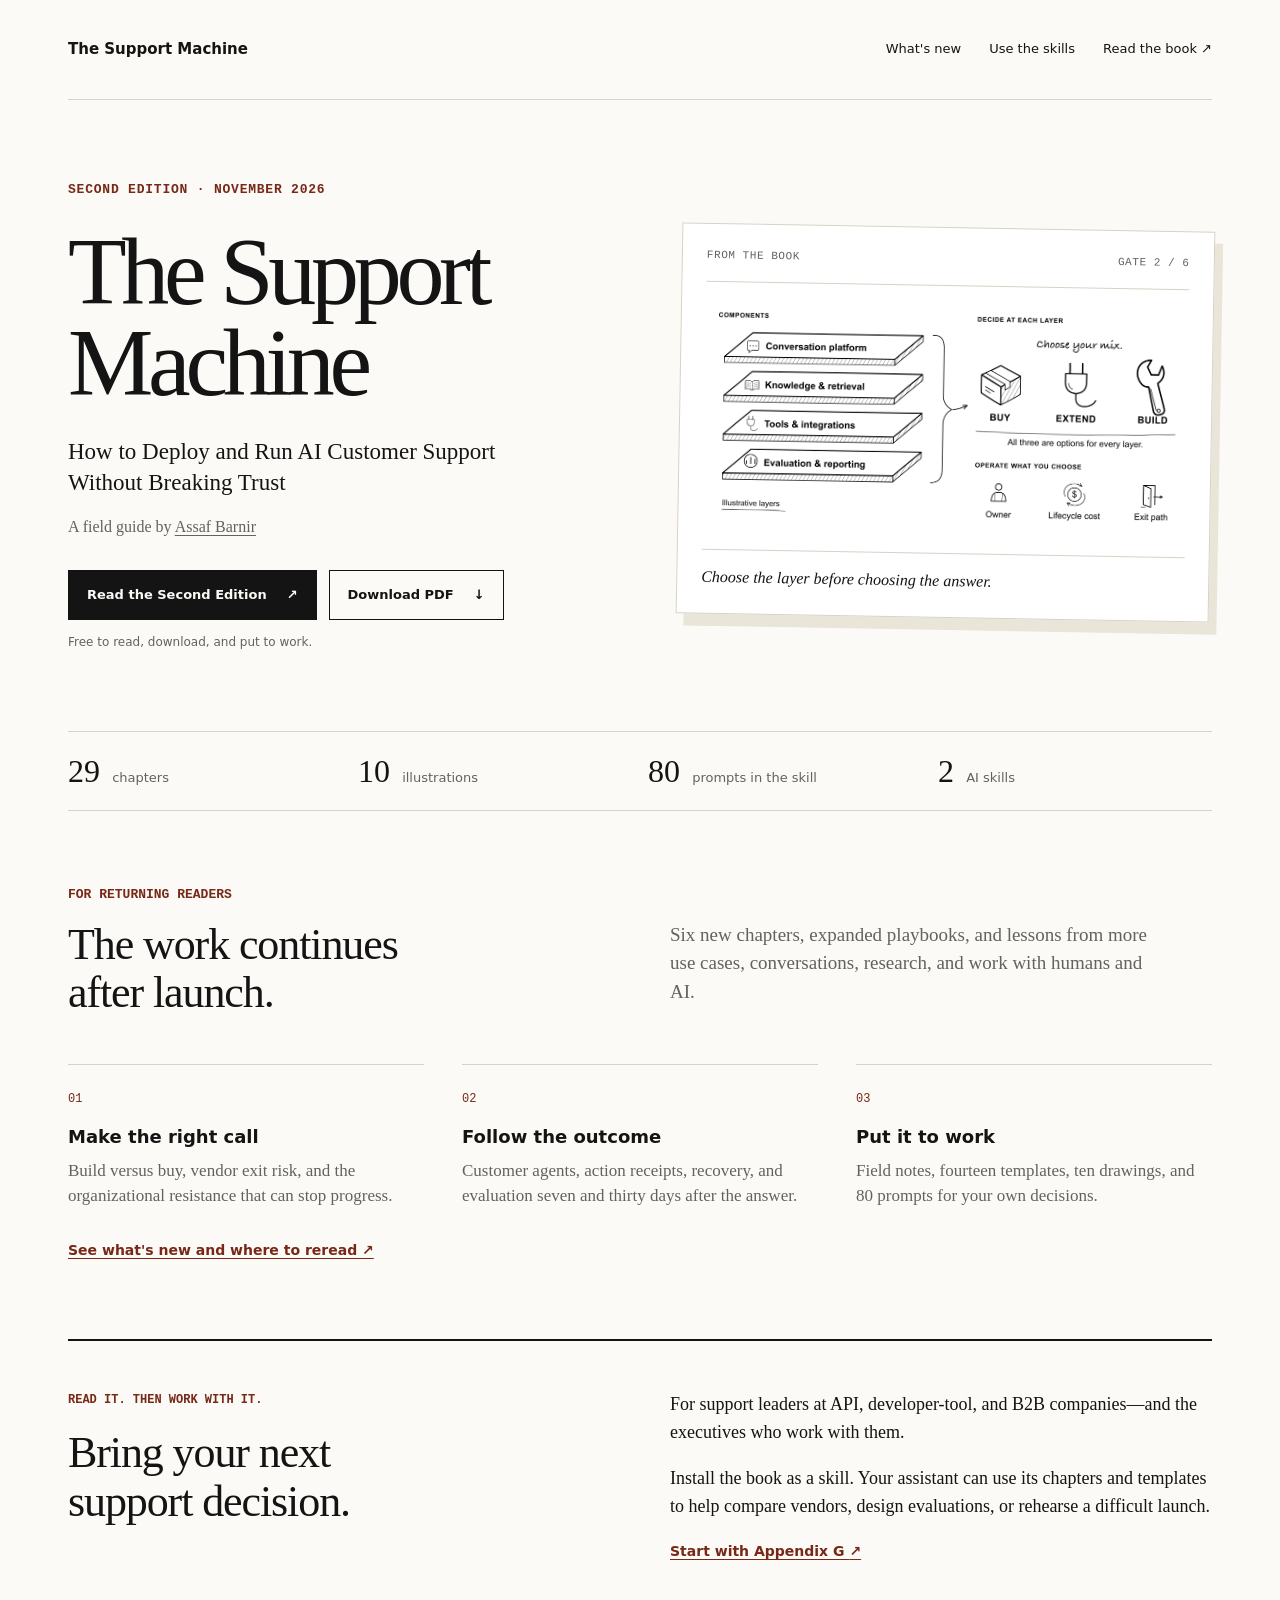
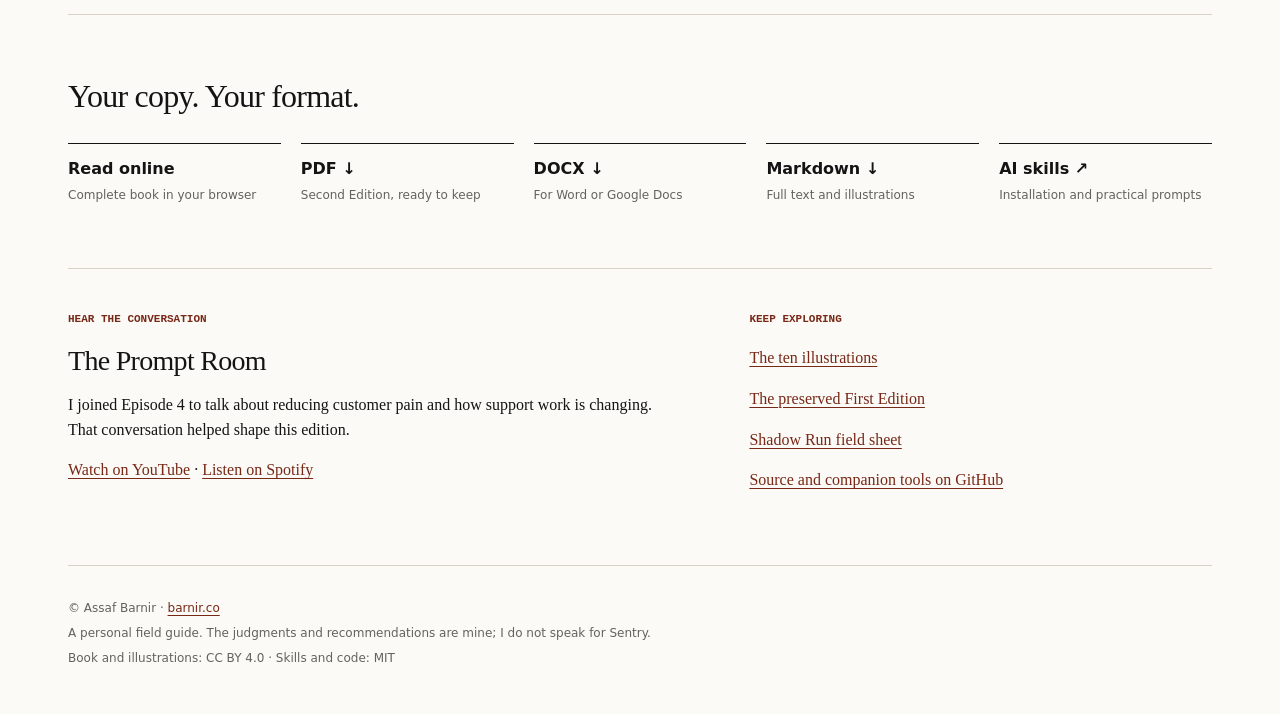
==== commit 0822e2c7: "docs: revise the Second Edition and companion skills (v0.4) Refresh the author voice, reflections, f" ====
--- a/docs/index.html
+++ b/docs/index.html
@@ -24,7 +24,7 @@
 <section class="edition-hero" aria-labelledby="book-title">
 <div class="hero-copy"><p class="eyebrow">Second Edition · November 2026</p>
 <h1 id="book-title">The Support<br>Machine</h1>
-<p class="hero-subtitle">How to Deploy AI in Customer Support Without Breaking Trust</p>
+<p class="hero-subtitle">How to Deploy and Run AI Customer Support Without Breaking Trust</p>
 <p class="hero-byline">A field guide by <a href="https://www.barnir.co/">Assaf Barnir</a></p>
 <div class="hero-actions"><a class="button button-primary" href="book.html">Read the Second Edition <span aria-hidden="true">↗</span></a><a class="button" href="the-support-machine-second-edition.pdf">Download PDF <span aria-hidden="true">↓</span></a></div>
 <p class="access-note">Free to read, download, and put to work.</p></div>
@@ -32,17 +32,17 @@
 <img src="illustrations/book/02-choose-the-machine.png" alt="Support architecture split into layers, with a choice to buy, extend, or build at each layer." width="2040" height="993" fetchpriority="high">
 <figcaption>Choose the layer before choosing the answer.</figcaption></figure>
 </section>
-<div class="edition-facts" aria-label="Inside the Second Edition"><p><strong>29</strong> chapters</p><p><strong>10</strong> illustrations</p><p><strong>80</strong> practical prompts</p><p><strong>2</strong> AI skills</p></div>
+<div class="edition-facts" aria-label="Inside the Second Edition"><p><strong>29</strong> chapters</p><p><strong>10</strong> illustrations</p><p><strong>80</strong> prompts in the skill</p><p><strong>2</strong> AI skills</p></div>
 <section class="new-edition" id="whats-new" aria-labelledby="new-title">
 <div class="section-intro"><p class="eyebrow">For returning readers</p><h2 id="new-title">The work continues<br>after launch.</h2><p>Six new chapters, expanded playbooks, and lessons from more use cases, conversations, research, and work with humans and AI.</p></div>
 <div class="new-topics"><article><span class="topic-number">01</span><h3>Make the right call</h3><p>Build versus buy, vendor exit risk, and the organizational resistance that can stop progress.</p></article>
 <article><span class="topic-number">02</span><h3>Follow the outcome</h3><p>Customer agents, action receipts, recovery, and evaluation seven and thirty days after the answer.</p></article>
-<article><span class="topic-number">03</span><h3>Put it to work</h3><p>Collected field notes, fourteen templates, ten drawings, and 80 prompts for your own decisions.</p></article></div>
+<article><span class="topic-number">03</span><h3>Put it to work</h3><p>Field notes, fourteen templates, ten drawings, and 80 prompts for your own decisions.</p></article></div>
 <a class="text-link" href="notes.html">See what's new and where to reread <span aria-hidden="true">↗</span></a>
 </section>
 <section class="apply-section" aria-labelledby="apply-title"><div><p class="eyebrow">Read it. Then work with it.</p><h2 id="apply-title">Bring your next<br>support decision.</h2></div><div><p>For support leaders at API, developer-tool, and B2B companies—and the executives who work with them.</p><p>Install the book as a skill. Your assistant can use its chapters and templates to help compare vendors, design evaluations, or rehearse a difficult launch.</p><a class="text-link" href="book.html#appendix-g-talk-to-the-book">Start with Appendix G <span aria-hidden="true">↗</span></a></div></section>
 <section class="formats-section" id="downloads" aria-labelledby="formats-title"><h2 id="formats-title">Your copy. Your format.</h2><div class="format-links"><a href="book.html"><span>Read online</span><small>Complete book in your browser</small></a><a href="the-support-machine-second-edition.pdf"><span>PDF <span aria-hidden="true">↓</span></span><small>Second Edition, ready to keep</small></a><a href="downloads/the-support-machine-second-edition.docx"><span>DOCX <span aria-hidden="true">↓</span></span><small>For Word or Google Docs</small></a><a href="downloads/the-support-machine-second-edition-markdown.zip"><span>Markdown <span aria-hidden="true">↓</span></span><small>Full text and illustrations</small></a><a href="skill.html"><span>AI skills <span aria-hidden="true">↗</span></span><small>Installation and practical prompts</small></a></div></section>
 <section class="more-section" aria-label="Explore the book"><div><p class="eyebrow">Hear the conversation</p><h2>The Prompt Room</h2><p>I joined Episode 4 to talk about reducing customer pain and how support work is changing. That conversation helped shape this edition.</p><p><a href="https://www.youtube.com/watch?v=JxJb4FDqWdI">Watch on YouTube</a> · <a href="https://open.spotify.com/episode/6x73nZKsh9y1VIw46yCW5q">Listen on Spotify</a></p></div><div><p class="eyebrow">Keep exploring</p><p><a href="illustrations/">The ten illustrations</a></p><p><a href="editions.html">The preserved First Edition</a></p><p><a href="shadow-run/Shadow-Run-Field-Sheet-v0.13.pdf">Shadow Run field sheet</a></p><p><a href="https://github.com/assafbar2/the-support-machine">Source and companion tools on GitHub</a></p></div></section>
 </main><footer class="site-footer"><p>© Assaf Barnir · <a href="https://www.barnir.co/">barnir.co</a></p><p>A personal field guide. The judgments and recommendations are mine; I do not speak for Sentry.</p><p>Book and illustrations: CC BY 4.0 · Skills and code: MIT</p></footer>
-<script type="application/ld+json">{"@context": "https://schema.org", "@type": "Book", "name": "The Support Machine", "bookEdition": "Second Edition", "datePublished": "2026-11-01", "inLanguage": "en", "author": {"@type": "Person", "name": "Assaf Barnir", "url": "https://www.barnir.co/"}, "url": "https://assafbar2.github.io/the-support-machine/", "isAccessibleForFree": true, "description": "How to Deploy AI in Customer Support Without Breaking Trust", "license": "https://creativecommons.org/licenses/by/4.0/"}</script></div>
+<script type="application/ld+json">{"@context": "https://schema.org", "@type": "Book", "name": "The Support Machine", "bookEdition": "Second Edition", "datePublished": "2026-11-01", "inLanguage": "en", "author": {"@type": "Person", "name": "Assaf Barnir", "url": "https://www.barnir.co/"}, "url": "https://assafbar2.github.io/the-support-machine/", "isAccessibleForFree": true, "description": "How to Deploy and Run AI Customer Support Without Breaking Trust", "license": "https://creativecommons.org/licenses/by/4.0/"}</script></div>
 </body></html>
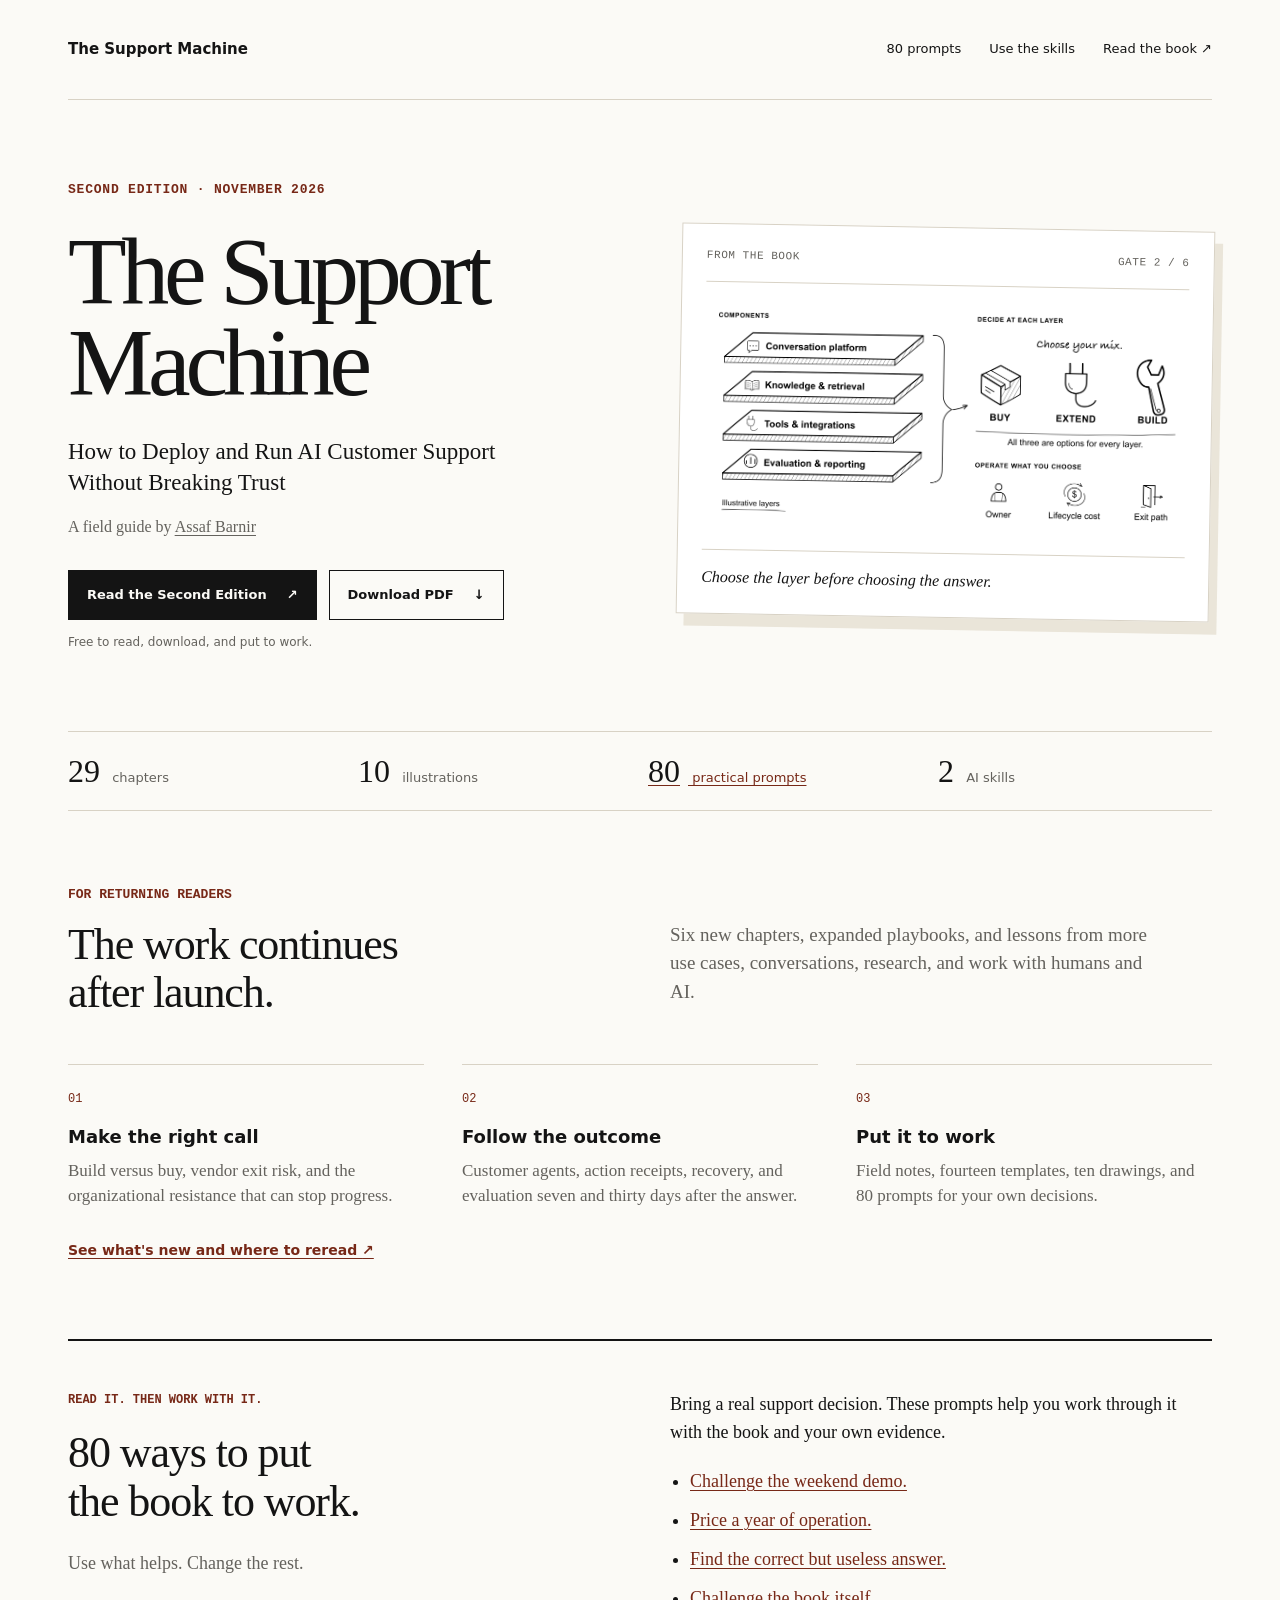
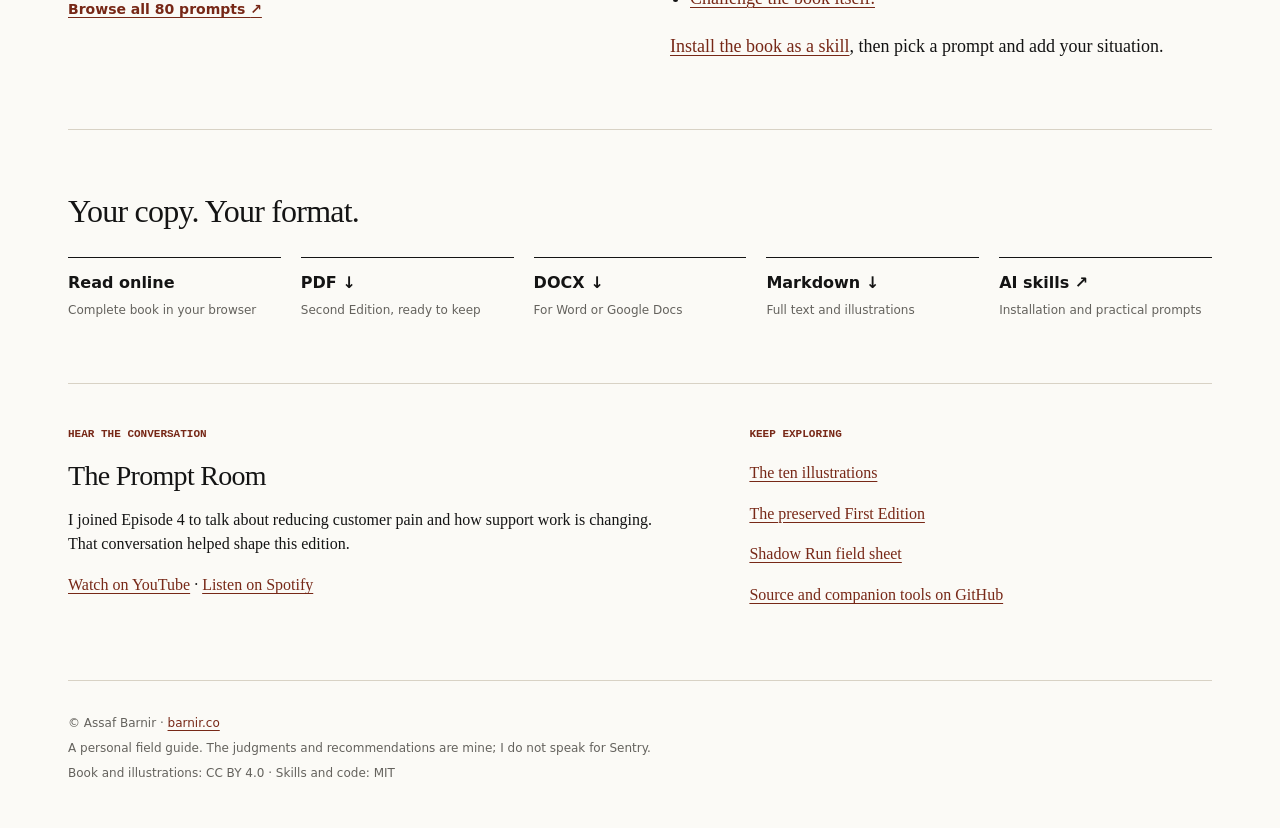
==== commit 2fec5105: "feat: make the 80-prompt library easy to find and use Generate a public prompt library from the exis" ====
--- a/docs/index.html
+++ b/docs/index.html
@@ -19,7 +19,7 @@
 <a class="skip-link" href="#main">Skip to content</a>
 <div class="landing">
 <header class="site-header"><a class="site-wordmark" href="index.html">The Support Machine</a>
-<nav class="site-nav" aria-label="Main navigation"><a href="#whats-new">What's new</a><a href="skill.html">Use the skills</a><a href="book.html">Read the book <span aria-hidden="true">↗</span></a></nav></header>
+<nav class="site-nav" aria-label="Main navigation"><a href="prompts.html">80 prompts</a><a href="skill.html">Use the skills</a><a href="book.html">Read the book <span aria-hidden="true">↗</span></a></nav></header>
 <main id="main">
 <section class="edition-hero" aria-labelledby="book-title">
 <div class="hero-copy"><p class="eyebrow">Second Edition · November 2026</p>
@@ -32,7 +32,7 @@
 <img src="illustrations/book/02-choose-the-machine.png" alt="Support architecture split into layers, with a choice to buy, extend, or build at each layer." width="2040" height="993" fetchpriority="high">
 <figcaption>Choose the layer before choosing the answer.</figcaption></figure>
 </section>
-<div class="edition-facts" aria-label="Inside the Second Edition"><p><strong>29</strong> chapters</p><p><strong>10</strong> illustrations</p><p><strong>80</strong> prompts in the skill</p><p><strong>2</strong> AI skills</p></div>
+<div class="edition-facts" aria-label="Inside the Second Edition"><p><strong>29</strong> chapters</p><p><strong>10</strong> illustrations</p><p><a href="prompts.html"><strong>80</strong> practical prompts</a></p><p><strong>2</strong> AI skills</p></div>
 <section class="new-edition" id="whats-new" aria-labelledby="new-title">
 <div class="section-intro"><p class="eyebrow">For returning readers</p><h2 id="new-title">The work continues<br>after launch.</h2><p>Six new chapters, expanded playbooks, and lessons from more use cases, conversations, research, and work with humans and AI.</p></div>
 <div class="new-topics"><article><span class="topic-number">01</span><h3>Make the right call</h3><p>Build versus buy, vendor exit risk, and the organizational resistance that can stop progress.</p></article>
@@ -40,7 +40,7 @@
 <article><span class="topic-number">03</span><h3>Put it to work</h3><p>Field notes, fourteen templates, ten drawings, and 80 prompts for your own decisions.</p></article></div>
 <a class="text-link" href="notes.html">See what's new and where to reread <span aria-hidden="true">↗</span></a>
 </section>
-<section class="apply-section" aria-labelledby="apply-title"><div><p class="eyebrow">Read it. Then work with it.</p><h2 id="apply-title">Bring your next<br>support decision.</h2></div><div><p>For support leaders at API, developer-tool, and B2B companies—and the executives who work with them.</p><p>Install the book as a skill. Your assistant can use its chapters and templates to help compare vendors, design evaluations, or rehearse a difficult launch.</p><a class="text-link" href="book.html#appendix-g-talk-to-the-book">Start with Appendix G <span aria-hidden="true">↗</span></a></div></section>
+<section class="apply-section" aria-labelledby="apply-title"><div><p class="eyebrow">Read it. Then work with it.</p><h2 id="apply-title">80 ways to put<br>the book to work.</h2><p class="prompt-invitation">Use what helps. Change the rest.</p><a class="text-link" href="prompts.html">Browse all 80 prompts <span aria-hidden="true">↗</span></a></div><div><p>Bring a real support decision. These prompts help you work through it with the book and your own evidence.</p><ul class="prompt-examples"><li><a href="prompts.html#prompt-19">Challenge the weekend demo.</a></li><li><a href="prompts.html#prompt-17">Price a year of operation.</a></li><li><a href="prompts.html#prompt-52">Find the correct but useless answer.</a></li><li><a href="prompts.html#prompt-04">Challenge the book itself.</a></li></ul><p><a href="skill.html">Install the book as a skill</a>, then pick a prompt and add your situation.</p></div></section>
 <section class="formats-section" id="downloads" aria-labelledby="formats-title"><h2 id="formats-title">Your copy. Your format.</h2><div class="format-links"><a href="book.html"><span>Read online</span><small>Complete book in your browser</small></a><a href="the-support-machine-second-edition.pdf"><span>PDF <span aria-hidden="true">↓</span></span><small>Second Edition, ready to keep</small></a><a href="downloads/the-support-machine-second-edition.docx"><span>DOCX <span aria-hidden="true">↓</span></span><small>For Word or Google Docs</small></a><a href="downloads/the-support-machine-second-edition-markdown.zip"><span>Markdown <span aria-hidden="true">↓</span></span><small>Full text and illustrations</small></a><a href="skill.html"><span>AI skills <span aria-hidden="true">↗</span></span><small>Installation and practical prompts</small></a></div></section>
 <section class="more-section" aria-label="Explore the book"><div><p class="eyebrow">Hear the conversation</p><h2>The Prompt Room</h2><p>I joined Episode 4 to talk about reducing customer pain and how support work is changing. That conversation helped shape this edition.</p><p><a href="https://www.youtube.com/watch?v=JxJb4FDqWdI">Watch on YouTube</a> · <a href="https://open.spotify.com/episode/6x73nZKsh9y1VIw46yCW5q">Listen on Spotify</a></p></div><div><p class="eyebrow">Keep exploring</p><p><a href="illustrations/">The ten illustrations</a></p><p><a href="editions.html">The preserved First Edition</a></p><p><a href="shadow-run/Shadow-Run-Field-Sheet-v0.13.pdf">Shadow Run field sheet</a></p><p><a href="https://github.com/assafbar2/the-support-machine">Source and companion tools on GitHub</a></p></div></section>
 </main><footer class="site-footer"><p>© Assaf Barnir · <a href="https://www.barnir.co/">barnir.co</a></p><p>A personal field guide. The judgments and recommendations are mine; I do not speak for Sentry.</p><p>Book and illustrations: CC BY 4.0 · Skills and code: MIT</p></footer>
--- a/docs/styles.css
+++ b/docs/styles.css
@@ -281,6 +281,43 @@
 .site-footer { border-top: 1px solid var(--line); padding: 28px 0 40px; font: 12px/1.65 ui-sans-serif, system-ui, sans-serif; color: var(--muted); }
 .site-footer p { margin: 5px 0; }
 a:focus-visible { outline: 2px solid var(--accent-dark); outline-offset: 5px; }
+.library-link { font: 600 13px/1.5 ui-sans-serif, system-ui, sans-serif; margin: 0 0 22px; }
+.apply-section .prompt-invitation { margin-top: 24px; color: var(--muted); }
+.prompt-examples { padding-left: 20px; margin: 20px 0; font-size: 18px; }
+.prompt-examples li { margin: 10px 0; }
+.prompt-hero { padding: 72px 0 54px; max-width: 900px; }
+.prompt-hero h1 { font-size: clamp(48px, 7vw, 86px); line-height: 1.04; font-weight: 500; letter-spacing: -.035em; }
+.prompt-hero > p { font-size: 19px; max-width: 720px; }
+.prompt-hero .eyebrow { font-size: 12px; }
+.prompt-hero .prompt-dek { font-size: 25px; line-height: 1.45; margin: 30px 0 20px; }
+.prompt-hero .access-note { font-size: 12px; }
+.prompt-featured { padding: 40px 0; border-top: 1px solid var(--line); }
+.prompt-picks { display: grid; grid-template-columns: repeat(3, minmax(0, 1fr)); gap: 28px; margin: 32px 0 0; }
+.prompt-pick { display: block; padding: 20px 0; border-top: 1px solid var(--ink); color: var(--ink); text-decoration: none; }
+.prompt-pick h3 { font: 650 19px/1.35 ui-sans-serif, system-ui, sans-serif; margin: 12px 0 8px; }
+.prompt-pick p { font-size: 17px; line-height: 1.5; color: var(--muted); margin: 0; }
+.prompt-pick:hover h3 { text-decoration: underline; }
+.prompt-number { color: var(--accent-dark); font: 13px/1.5 ui-monospace, monospace; }
+.prompt-setup { border-top: 1px solid var(--line); padding: 36px 0; max-width: 880px; }
+.prompt-setup h2 { font-size: 30px; }
+.prompt-setup p { font-size: 18px; }
+.prompt-setup summary { cursor: pointer; color: var(--accent-dark); font: 650 15px/1.5 ui-sans-serif, system-ui, sans-serif; padding: 12px 0; }
+.prompt-setup summary:focus-visible { outline: 2px solid var(--accent-dark); outline-offset: 3px; }
+.prompt-setup blockquote { font-size: 17px; font-weight: 400; color: var(--ink); }
+.prompt-setup .prompt-source { font-size: 15px; }
+.prompt-library { display: grid; grid-template-columns: 260px minmax(0, 1fr); gap: 60px; padding: 42px 0 72px; border-top: 2px solid var(--ink); scroll-margin-top: 24px; }
+.prompt-sidebar { position: sticky; top: 24px; align-self: start; max-height: calc(100vh - 48px); overflow: auto; }
+.prompt-sidebar .eyebrow { margin-bottom: 12px; }
+.prompt-sidebar nav a { font: 14px/1.45 ui-sans-serif, system-ui, sans-serif; padding: 8px 0; }
+.prompt-content { min-width: 0; }
+.prompt-category + .prompt-category { margin-top: 58px; }
+.prompt-category h2 { font-size: 32px; scroll-margin-top: 32px; }
+.prompt-entry { border-top: 1px solid var(--line); margin-top: 26px; padding-top: 24px; scroll-margin-top: 24px; }
+.prompt-entry h3 { font: 650 21px/1.4 ui-sans-serif, system-ui, sans-serif; margin: 0; }
+.prompt-entry h3 .prompt-number { margin-right: 10px; }
+.prompt-entry blockquote { border: 0; background: none; color: var(--ink); font-size: 19px; font-weight: 400; padding: 0; margin: 18px 0 14px; overflow-wrap: anywhere; }
+.prompt-permalink { font: 13px/1.5 ui-sans-serif, system-ui, sans-serif; }
+.prompt-entry:target { border-top-color: var(--accent-dark); }
 @media (max-width: 900px) {
   .landing { padding: 0 28px; }
   .edition-hero { gap: 28px; padding-top: 56px; }
@@ -289,6 +326,8 @@
   .hero-drawing { padding: 18px; }
   .new-topics { gap: 24px; }
   .format-links { grid-template-columns: repeat(3, 1fr); row-gap: 24px; }
+  .prompt-library { grid-template-columns: 210px minmax(0, 1fr); gap: 30px; }
+  .prompt-picks { grid-template-columns: repeat(2, minmax(0, 1fr)); }
 }
 @media (max-width: 640px) {
   .landing { padding: 0 22px; }
@@ -316,4 +355,11 @@
   .formats-section { padding: 42px 0; }
   .format-links { grid-template-columns: 1fr 1fr; }
   .more-section { padding: 34px 0; gap: 28px; }
-}
+  .prompt-hero { padding: 42px 0; }
+  .prompt-hero .prompt-dek { font-size: 21px; }
+  .prompt-picks { grid-template-columns: 1fr; gap: 8px; }
+  .prompt-library { grid-template-columns: 1fr; gap: 36px; }
+  .prompt-sidebar { position: static; max-height: none; }
+  .prompt-sidebar nav { display: grid; grid-template-columns: repeat(2, minmax(0, 1fr)); gap: 4px 18px; }
+  .prompt-category h2 { font-size: 28px; }
+}
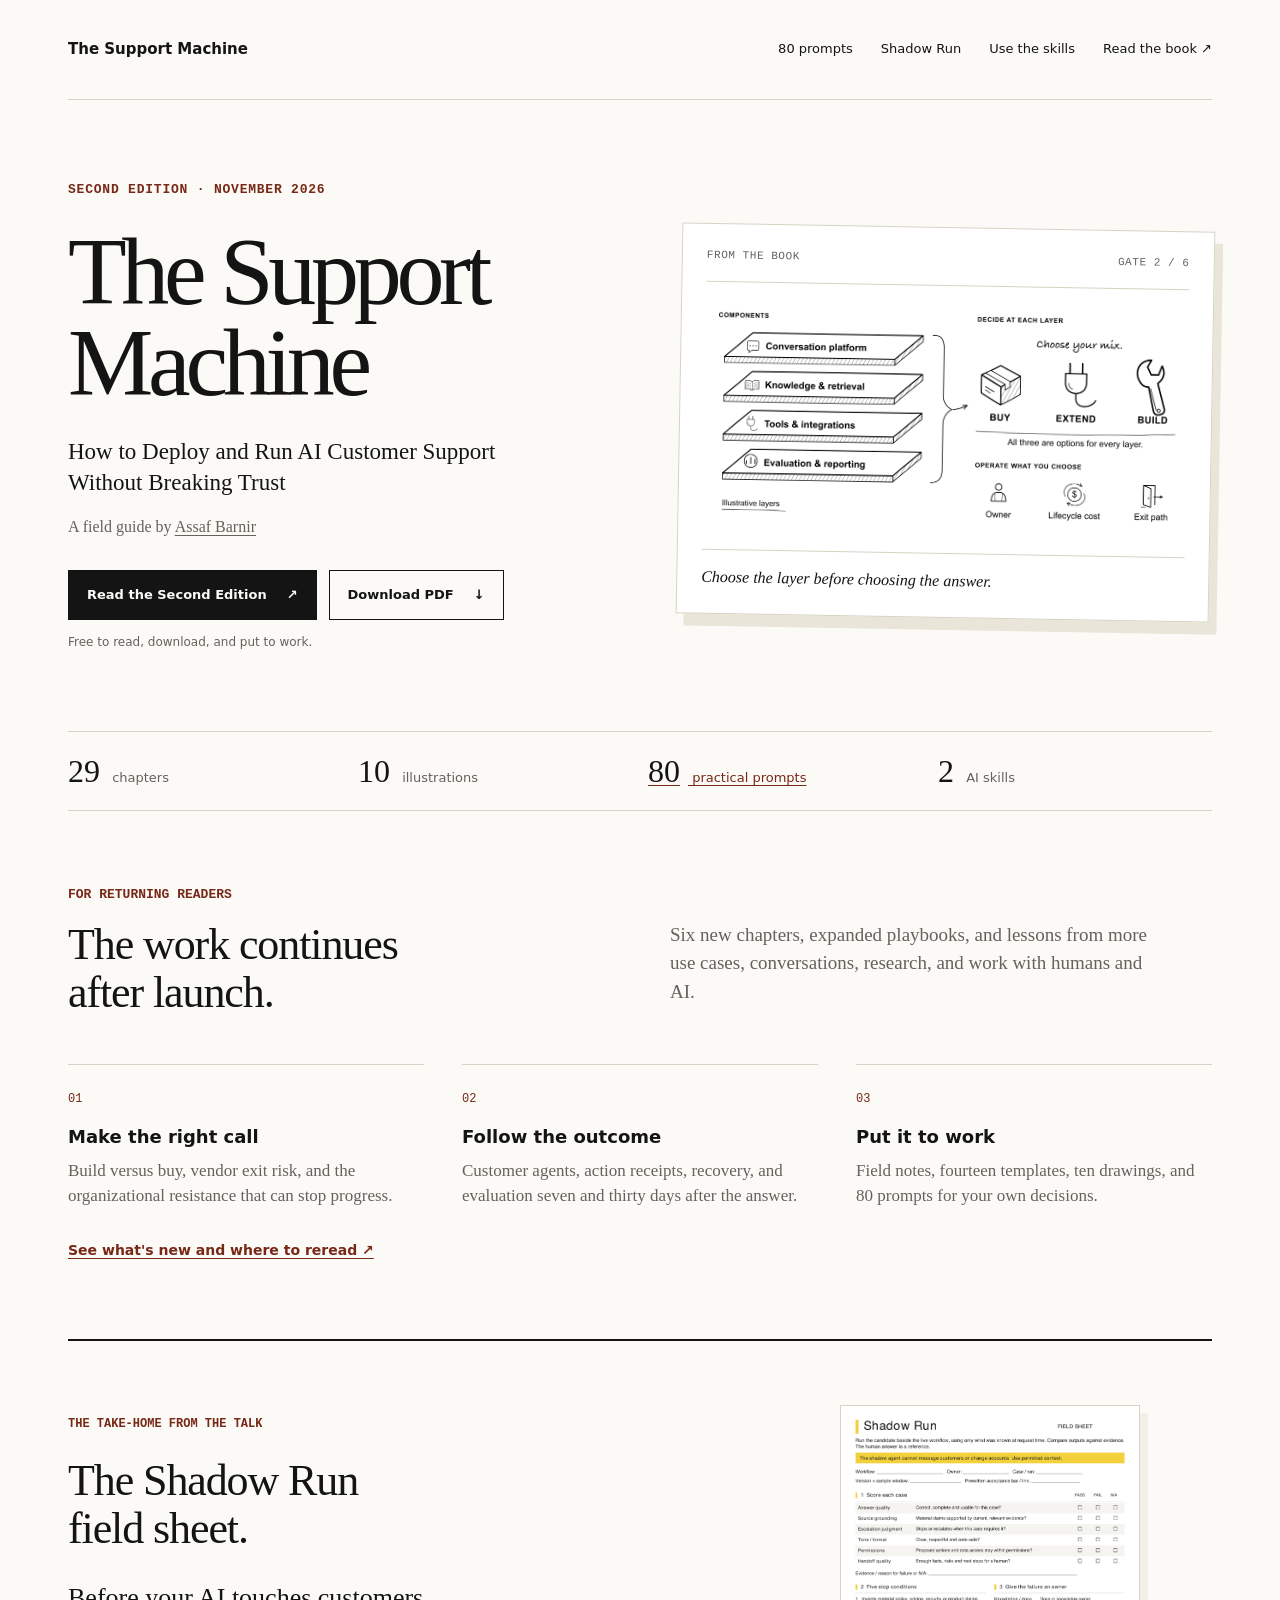
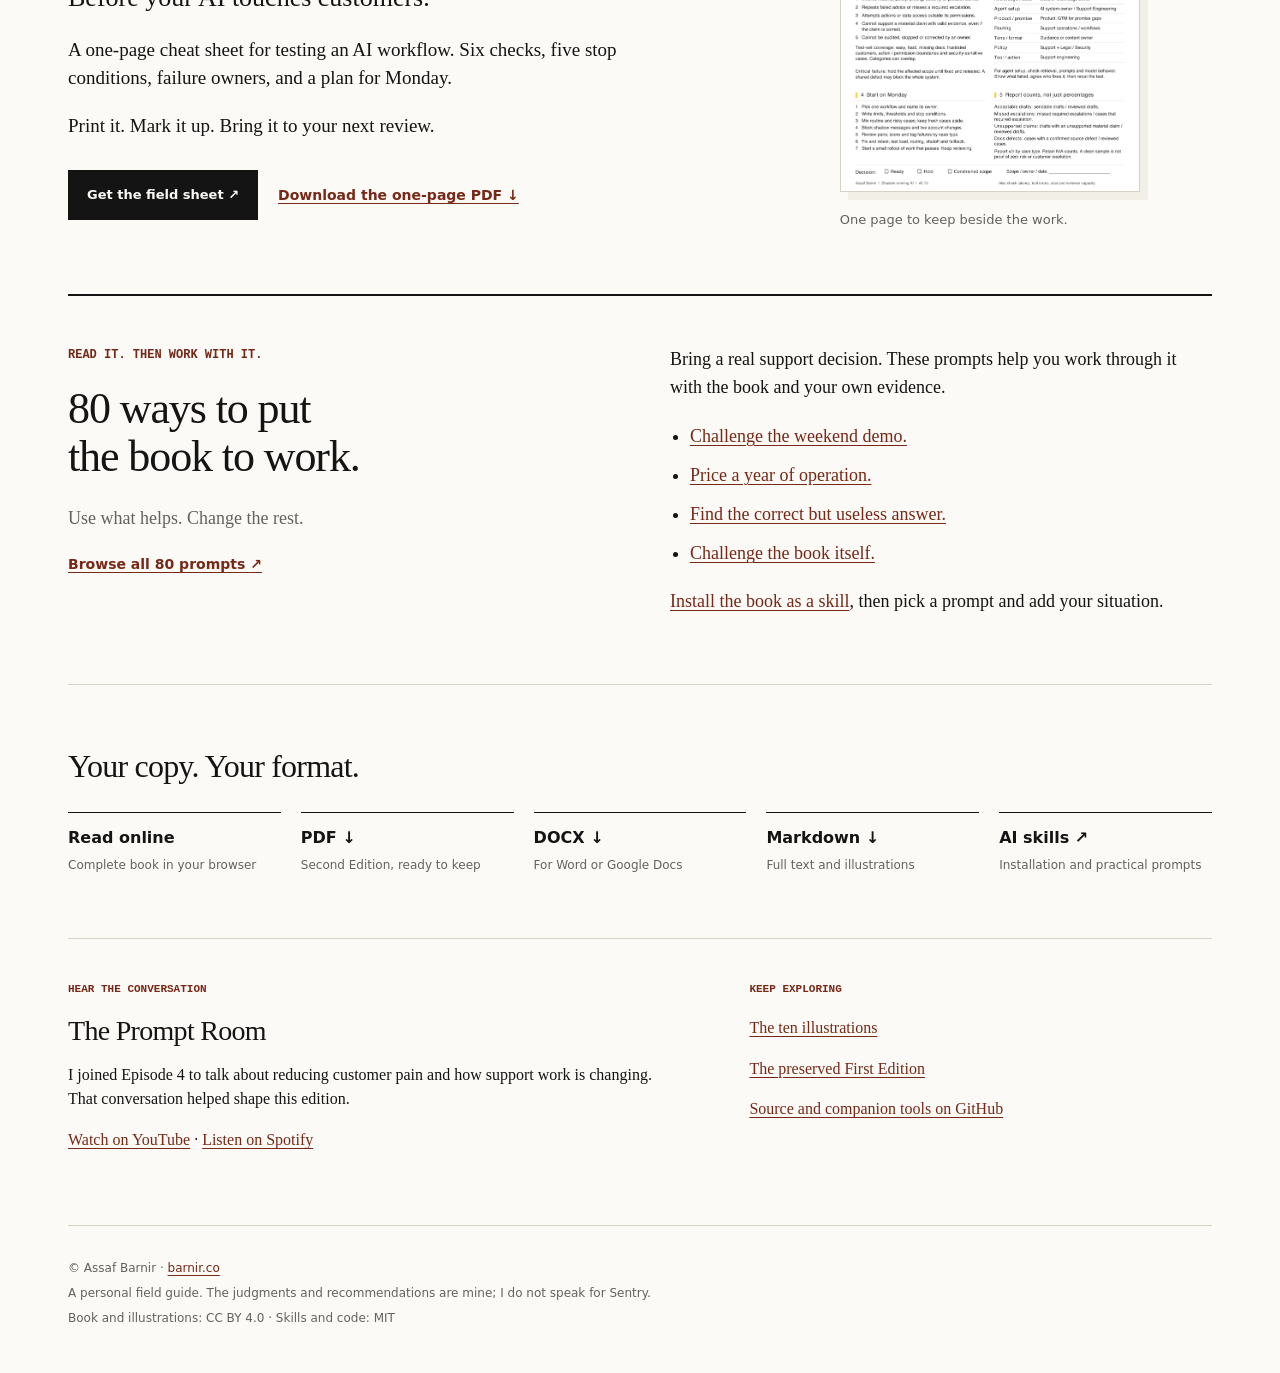
==== commit 79dbeb8a: "feat: feature the Shadow Run field sheet alongside the book Give the talk handout a dedicated page, " ====
--- a/docs/index.html
+++ b/docs/index.html
@@ -19,7 +19,7 @@
 <a class="skip-link" href="#main">Skip to content</a>
 <div class="landing">
 <header class="site-header"><a class="site-wordmark" href="index.html">The Support Machine</a>
-<nav class="site-nav" aria-label="Main navigation"><a href="prompts.html">80 prompts</a><a href="skill.html">Use the skills</a><a href="book.html">Read the book <span aria-hidden="true">↗</span></a></nav></header>
+<nav class="site-nav" aria-label="Main navigation"><a href="prompts.html">80 prompts</a><a href="shadow-run/">Shadow Run</a><a href="skill.html">Use the skills</a><a href="book.html">Read the book <span aria-hidden="true">↗</span></a></nav></header>
 <main id="main">
 <section class="edition-hero" aria-labelledby="book-title">
 <div class="hero-copy"><p class="eyebrow">Second Edition · November 2026</p>
@@ -40,9 +40,17 @@
 <article><span class="topic-number">03</span><h3>Put it to work</h3><p>Field notes, fourteen templates, ten drawings, and 80 prompts for your own decisions.</p></article></div>
 <a class="text-link" href="notes.html">See what's new and where to reread <span aria-hidden="true">↗</span></a>
 </section>
+<section class="sheet-feature" aria-labelledby="sheet-feature-title">
+<div><p class="eyebrow">The take-home from the talk</p><h2 id="sheet-feature-title">The Shadow Run<br>field sheet.</h2>
+<p class="sheet-dek">Before your AI touches customers.</p>
+<p>A one-page cheat sheet for testing an AI workflow. Six checks, five stop conditions, failure owners, and a plan for Monday.</p>
+<p>Print it. Mark it up. Bring it to your next review.</p>
+<div class="hero-actions"><a class="button button-primary" href="shadow-run/">Get the field sheet ↗</a><a class="text-link" href="shadow-run/Shadow-Run-Field-Sheet-v0.13.pdf">Download the one-page PDF ↓</a></div></div>
+<figure class="sheet-preview"><a href="shadow-run/" aria-label="See the Shadow Run field sheet"><img src="shadow-run/field-sheet-preview.png" alt="The Shadow Run field sheet: a printable scorecard, stop conditions, failure owners, starting plan, and decision record." width="1391" height="1800" loading="lazy"></a><figcaption>One page to keep beside the work.</figcaption></figure>
+</section>
 <section class="apply-section" aria-labelledby="apply-title"><div><p class="eyebrow">Read it. Then work with it.</p><h2 id="apply-title">80 ways to put<br>the book to work.</h2><p class="prompt-invitation">Use what helps. Change the rest.</p><a class="text-link" href="prompts.html">Browse all 80 prompts <span aria-hidden="true">↗</span></a></div><div><p>Bring a real support decision. These prompts help you work through it with the book and your own evidence.</p><ul class="prompt-examples"><li><a href="prompts.html#prompt-19">Challenge the weekend demo.</a></li><li><a href="prompts.html#prompt-17">Price a year of operation.</a></li><li><a href="prompts.html#prompt-52">Find the correct but useless answer.</a></li><li><a href="prompts.html#prompt-04">Challenge the book itself.</a></li></ul><p><a href="skill.html">Install the book as a skill</a>, then pick a prompt and add your situation.</p></div></section>
 <section class="formats-section" id="downloads" aria-labelledby="formats-title"><h2 id="formats-title">Your copy. Your format.</h2><div class="format-links"><a href="book.html"><span>Read online</span><small>Complete book in your browser</small></a><a href="the-support-machine-second-edition.pdf"><span>PDF <span aria-hidden="true">↓</span></span><small>Second Edition, ready to keep</small></a><a href="downloads/the-support-machine-second-edition.docx"><span>DOCX <span aria-hidden="true">↓</span></span><small>For Word or Google Docs</small></a><a href="downloads/the-support-machine-second-edition-markdown.zip"><span>Markdown <span aria-hidden="true">↓</span></span><small>Full text and illustrations</small></a><a href="skill.html"><span>AI skills <span aria-hidden="true">↗</span></span><small>Installation and practical prompts</small></a></div></section>
-<section class="more-section" aria-label="Explore the book"><div><p class="eyebrow">Hear the conversation</p><h2>The Prompt Room</h2><p>I joined Episode 4 to talk about reducing customer pain and how support work is changing. That conversation helped shape this edition.</p><p><a href="https://www.youtube.com/watch?v=JxJb4FDqWdI">Watch on YouTube</a> · <a href="https://open.spotify.com/episode/6x73nZKsh9y1VIw46yCW5q">Listen on Spotify</a></p></div><div><p class="eyebrow">Keep exploring</p><p><a href="illustrations/">The ten illustrations</a></p><p><a href="editions.html">The preserved First Edition</a></p><p><a href="shadow-run/Shadow-Run-Field-Sheet-v0.13.pdf">Shadow Run field sheet</a></p><p><a href="https://github.com/assafbar2/the-support-machine">Source and companion tools on GitHub</a></p></div></section>
+<section class="more-section" aria-label="Explore the book"><div><p class="eyebrow">Hear the conversation</p><h2>The Prompt Room</h2><p>I joined Episode 4 to talk about reducing customer pain and how support work is changing. That conversation helped shape this edition.</p><p><a href="https://www.youtube.com/watch?v=JxJb4FDqWdI">Watch on YouTube</a> · <a href="https://open.spotify.com/episode/6x73nZKsh9y1VIw46yCW5q">Listen on Spotify</a></p></div><div><p class="eyebrow">Keep exploring</p><p><a href="illustrations/">The ten illustrations</a></p><p><a href="editions.html">The preserved First Edition</a></p><p><a href="https://github.com/assafbar2/the-support-machine">Source and companion tools on GitHub</a></p></div></section>
 </main><footer class="site-footer"><p>© Assaf Barnir · <a href="https://www.barnir.co/">barnir.co</a></p><p>A personal field guide. The judgments and recommendations are mine; I do not speak for Sentry.</p><p>Book and illustrations: CC BY 4.0 · Skills and code: MIT</p></footer>
 <script type="application/ld+json">{"@context": "https://schema.org", "@type": "Book", "name": "The Support Machine", "bookEdition": "Second Edition", "datePublished": "2026-11-01", "inLanguage": "en", "author": {"@type": "Person", "name": "Assaf Barnir", "url": "https://www.barnir.co/"}, "url": "https://assafbar2.github.io/the-support-machine/", "isAccessibleForFree": true, "description": "How to Deploy and Run AI Customer Support Without Breaking Trust", "license": "https://creativecommons.org/licenses/by/4.0/"}</script></div>
 </body></html>
--- a/docs/styles.css
+++ b/docs/styles.css
@@ -282,6 +282,37 @@
 .site-footer p { margin: 5px 0; }
 a:focus-visible { outline: 2px solid var(--accent-dark); outline-offset: 5px; }
 .library-link { font: 600 13px/1.5 ui-sans-serif, system-ui, sans-serif; margin: 0 0 22px; }
+.library-link a { display: block; }
+.library-link a + a { margin-top: 10px; }
+.sheet-feature, .sheet-hero { display: grid; grid-template-columns: 1.2fr .85fr; gap: 72px; align-items: center; padding: 64px 0; }
+.sheet-feature { border-top: 2px solid var(--ink); }
+.sheet-feature p, .sheet-hero p { max-width: 550px; font-size: 19px; line-height: 1.5; }
+.sheet-feature .eyebrow, .sheet-hero .eyebrow { font-size: 12px; }
+.sheet-feature .hero-actions { align-items: center; gap: 20px; }
+.sheet-feature .sheet-dek { font-size: 26px; margin: 24px 0 18px; }
+.sheet-feature .sheet-preview { max-width: 300px; }
+.sheet-preview { width: 100%; max-width: 400px; margin: 0 auto; }
+.sheet-preview img { display: block; width: 100%; height: auto; border: 1px solid var(--line); background: white; box-shadow: 8px 8px 0 var(--panel); }
+.sheet-preview figcaption { margin-top: 18px; color: var(--muted); font: 13px/1.5 ui-sans-serif, system-ui, sans-serif; }
+.sheet-hero h1 { font-size: clamp(48px, 5.3vw, 70px); line-height: 1.04; font-weight: 500; letter-spacing: -.035em; }
+.sheet-hero .sheet-dek { font-size: 24px; margin: 28px 0 20px; }
+.sheet-hero .sheet-talk { font-size: 16px; color: var(--muted); margin-top: 24px; }
+.sheet-hero .access-note { font-size: 12px; }
+.sheet-contents { border-top: 1px solid var(--line); padding: 48px 0; }
+.sheet-contents dl { display: grid; grid-template-columns: 1fr 1fr; gap: 28px 60px; margin: 32px 0 0; }
+.sheet-contents dt { font: 650 18px/1.4 ui-sans-serif, system-ui, sans-serif; }
+.sheet-contents dd { margin: 8px 0 0; font-size: 18px; line-height: 1.5; color: var(--muted); }
+.sheet-use { border-top: 2px solid var(--ink); padding: 48px 0; display: grid; grid-template-columns: 1fr 1.2fr; gap: 72px; scroll-margin-top: 24px; }
+.sheet-use p { font-size: 18px; line-height: 1.55; }
+.sheet-use .eyebrow { font-size: 12px; }
+.sheet-use ol { padding-left: 24px; margin: 0; }
+.sheet-use li { font-size: 18px; line-height: 1.55; padding-left: 8px; margin-bottom: 18px; }
+.sheet-use li::marker { font: 13px/1.5 ui-monospace, monospace; color: var(--accent-dark); }
+.sheet-next { border-top: 1px solid var(--line); padding: 48px 0 64px; }
+.sheet-next p, .sheet-next li { font-size: 18px; line-height: 1.55; }
+.sheet-next ul { padding-left: 20px; }
+.sheet-next li { margin: 12px 0; }
+.prompt-companion { font-size: 17px; line-height: 1.5; color: var(--muted); }
 .apply-section .prompt-invitation { margin-top: 24px; color: var(--muted); }
 .prompt-examples { padding-left: 20px; margin: 20px 0; font-size: 18px; }
 .prompt-examples li { margin: 10px 0; }
@@ -328,14 +359,14 @@
   .format-links { grid-template-columns: repeat(3, 1fr); row-gap: 24px; }
   .prompt-library { grid-template-columns: 210px minmax(0, 1fr); gap: 30px; }
   .prompt-picks { grid-template-columns: repeat(2, minmax(0, 1fr)); }
+  .sheet-feature, .sheet-hero, .sheet-use { gap: 36px; }
 }
 @media (max-width: 640px) {
   .landing { padding: 0 22px; }
-  .site-header { min-height: 84px; gap: 14px; }
-  .site-wordmark { max-width: 100px; font-size: 13px; }
-  .site-nav { gap: 15px; }
+  .site-header { min-height: 84px; gap: 14px; padding: 20px 0; flex-direction: column; align-items: flex-start; }
+  .site-wordmark { font-size: 13px; }
+  .site-nav { gap: 12px 15px; flex-wrap: wrap; }
   .site-nav a { font-size: 12px; }
-  .site-nav a:nth-child(2) { display: none; }
   .edition-hero { grid-template-columns: 1fr; padding: 42px 0; gap: 36px; }
   .hero-copy h1 { font-size: clamp(58px, 16vw, 82px); }
   .hero-copy .eyebrow { font-size: 11px; margin-bottom: 24px; }
@@ -362,4 +393,10 @@
   .prompt-sidebar { position: static; max-height: none; }
   .prompt-sidebar nav { display: grid; grid-template-columns: repeat(2, minmax(0, 1fr)); gap: 4px 18px; }
   .prompt-category h2 { font-size: 28px; }
-}
+  .sheet-feature, .sheet-hero, .sheet-use { grid-template-columns: 1fr; padding: 42px 0; gap: 32px; }
+  .sheet-hero .sheet-dek { font-size: 21px; }
+  .sheet-contents { padding: 36px 0; }
+  .sheet-contents dl { grid-template-columns: 1fr; gap: 24px; }
+  .sheet-preview { max-width: 330px; }
+  .sheet-next { padding: 36px 0 48px; }
+}
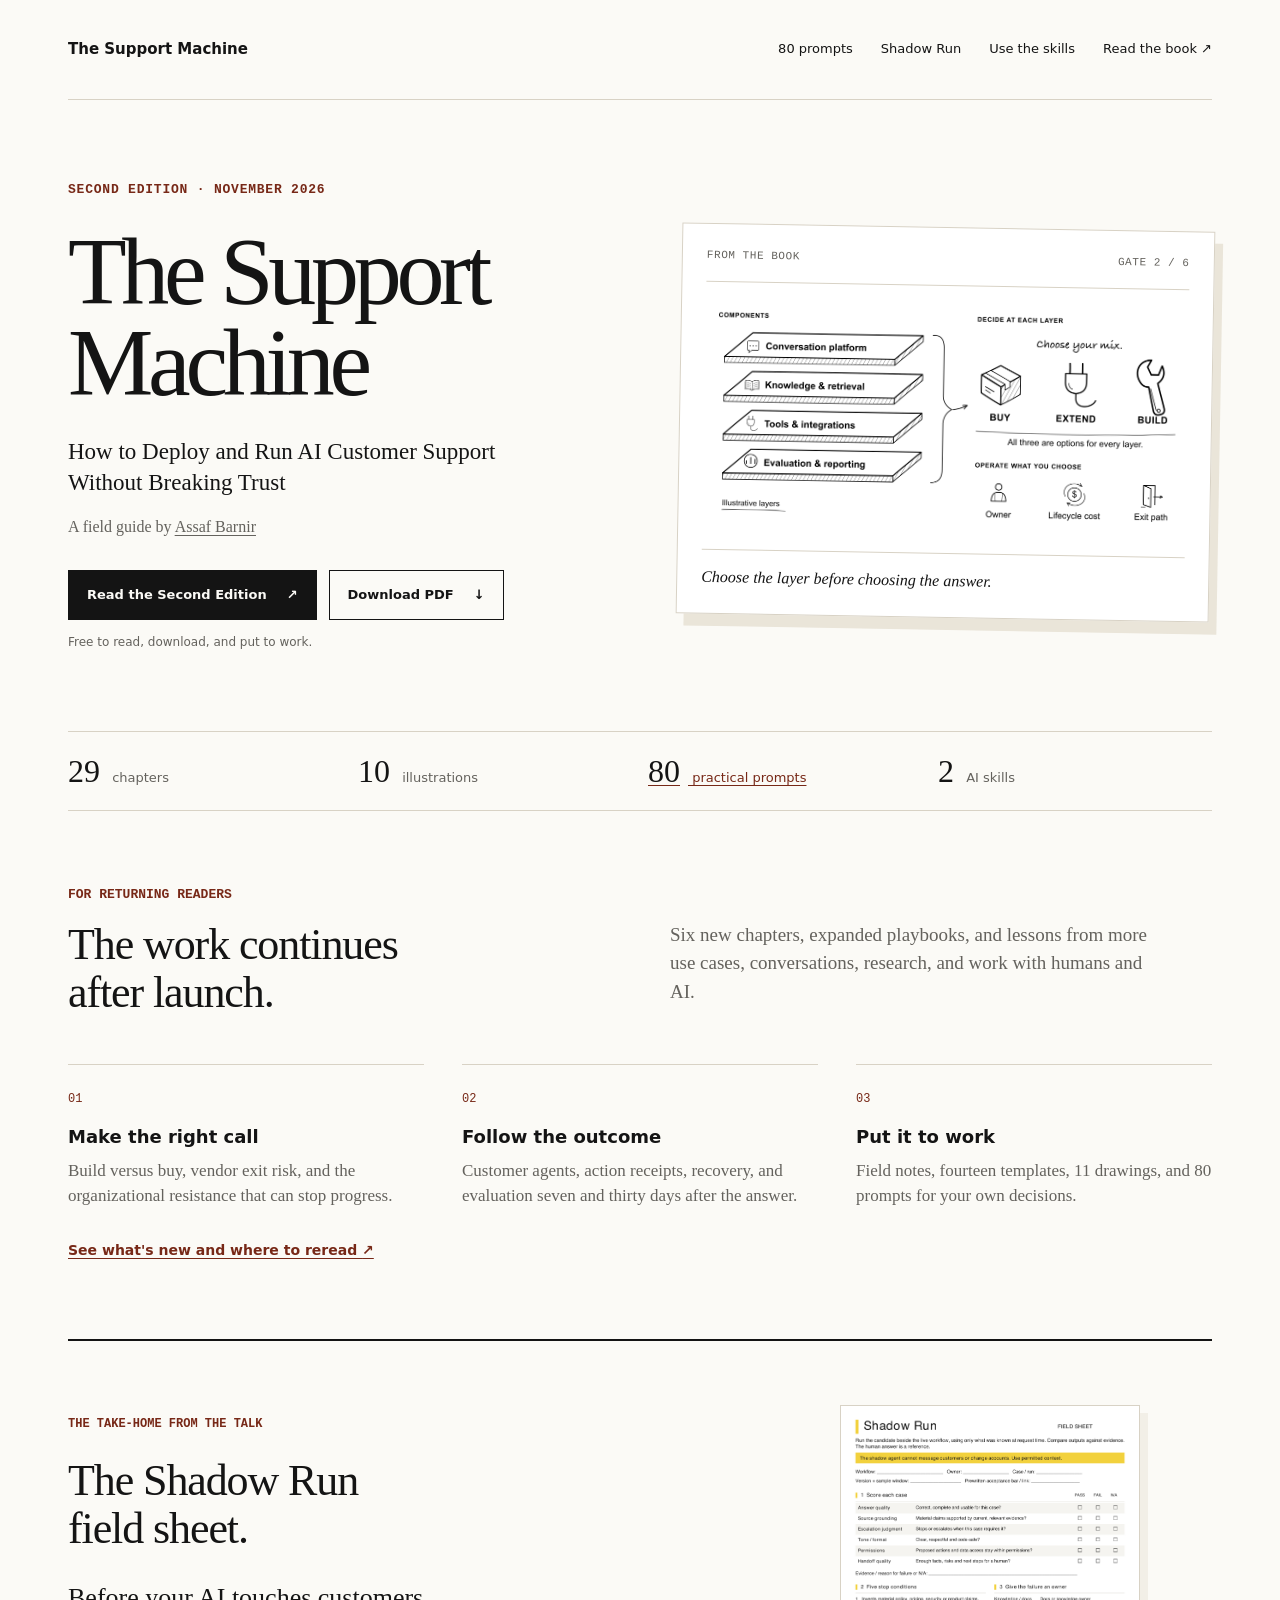
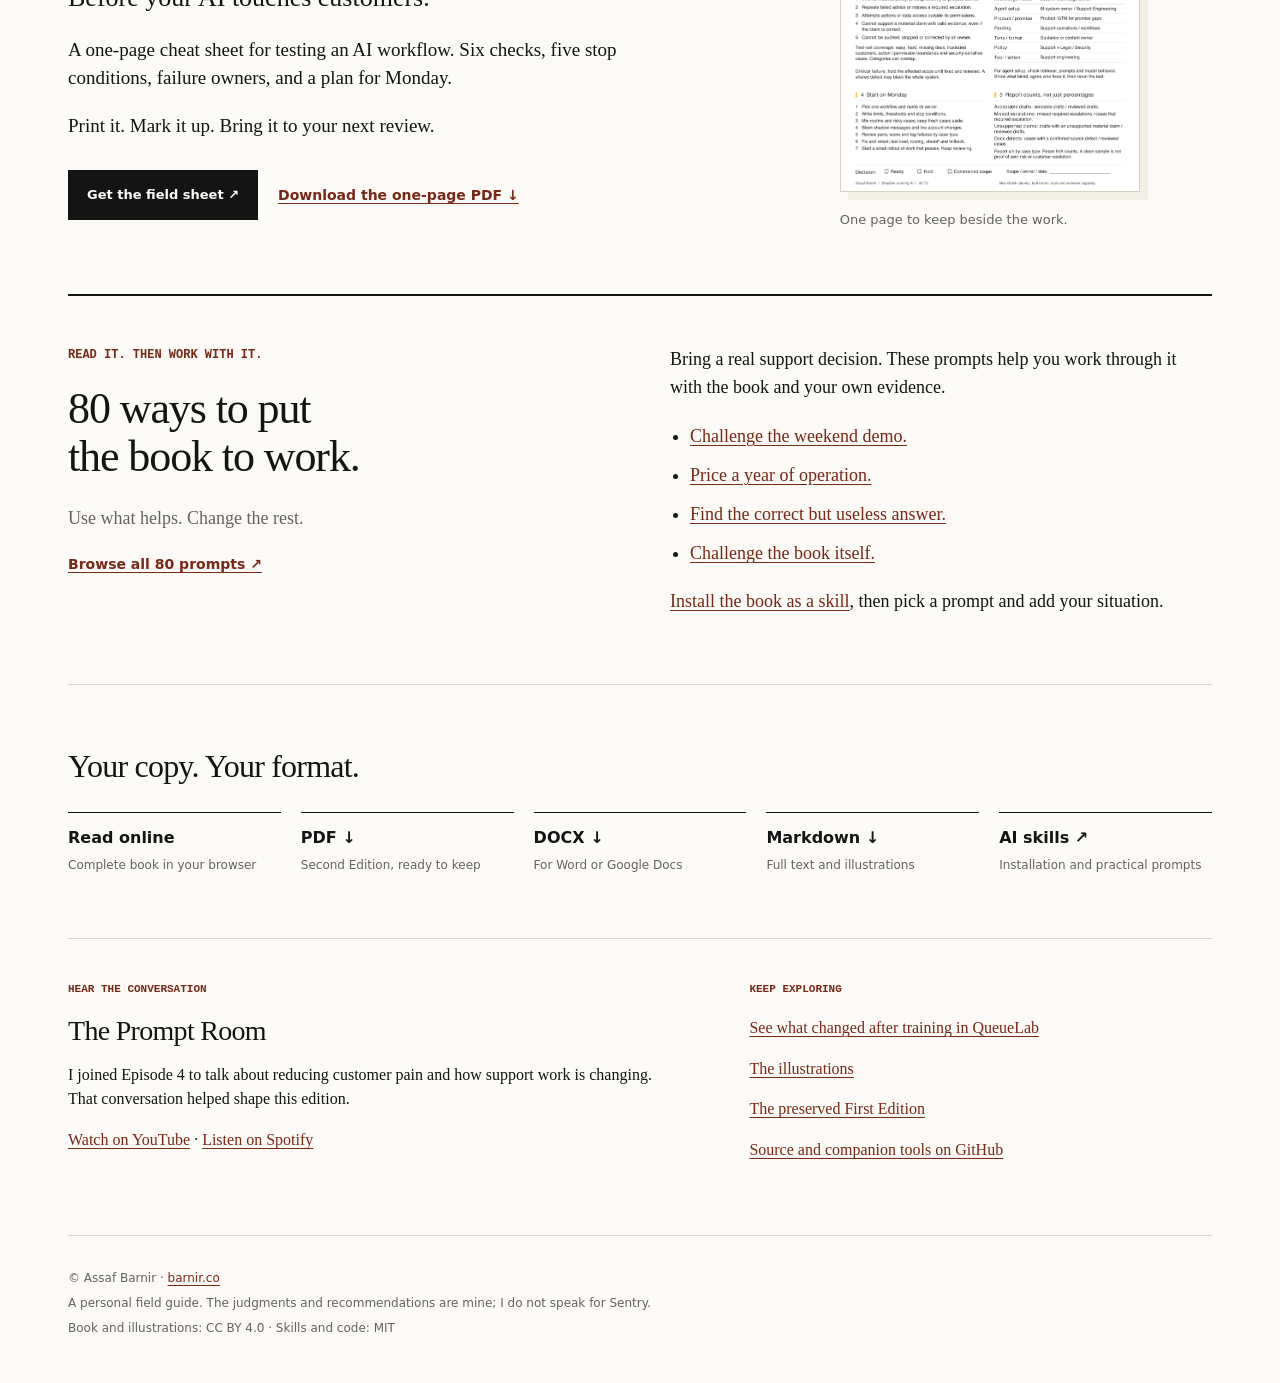
==== commit 574070ac: "Publish the QueueLab case in the v0.5 book printing" ====
--- a/docs/index.html
+++ b/docs/index.html
@@ -4,10 +4,10 @@
 <meta charset="utf-8">
 <meta name="viewport" content="width=device-width, initial-scale=1">
 <title>The Support Machine — Second Edition</title>
-<meta name="description" content="The Second Edition of Assaf Barnir&#x27;s free field guide to AI customer support. 29 chapters, ten illustrations, and practical skills for the work after launch.">
+<meta name="description" content="The Second Edition of Assaf Barnir&#x27;s free field guide to AI customer support. 29 chapters, 11 illustrations, and practical skills for the work after launch.">
 <meta name="author" content="Assaf Barnir">
 <meta property="og:title" content="The Support Machine — Second Edition">
-<meta property="og:description" content="The Second Edition of Assaf Barnir&#x27;s free field guide to AI customer support. 29 chapters, ten illustrations, and practical skills for the work after launch.">
+<meta property="og:description" content="The Second Edition of Assaf Barnir&#x27;s free field guide to AI customer support. 29 chapters, 11 illustrations, and practical skills for the work after launch.">
 <meta property="og:type" content="website">
 <meta property="og:url" content="https://assafbar2.github.io/the-support-machine/">
 <meta property="og:image" content="https://assafbar2.github.io/the-support-machine/assets/second-edition-social.png">
@@ -37,7 +37,7 @@
 <div class="section-intro"><p class="eyebrow">For returning readers</p><h2 id="new-title">The work continues<br>after launch.</h2><p>Six new chapters, expanded playbooks, and lessons from more use cases, conversations, research, and work with humans and AI.</p></div>
 <div class="new-topics"><article><span class="topic-number">01</span><h3>Make the right call</h3><p>Build versus buy, vendor exit risk, and the organizational resistance that can stop progress.</p></article>
 <article><span class="topic-number">02</span><h3>Follow the outcome</h3><p>Customer agents, action receipts, recovery, and evaluation seven and thirty days after the answer.</p></article>
-<article><span class="topic-number">03</span><h3>Put it to work</h3><p>Field notes, fourteen templates, ten drawings, and 80 prompts for your own decisions.</p></article></div>
+<article><span class="topic-number">03</span><h3>Put it to work</h3><p>Field notes, fourteen templates, 11 drawings, and 80 prompts for your own decisions.</p></article></div>
 <a class="text-link" href="notes.html">See what's new and where to reread <span aria-hidden="true">↗</span></a>
 </section>
 <section class="sheet-feature" aria-labelledby="sheet-feature-title">
@@ -50,7 +50,7 @@
 </section>
 <section class="apply-section" aria-labelledby="apply-title"><div><p class="eyebrow">Read it. Then work with it.</p><h2 id="apply-title">80 ways to put<br>the book to work.</h2><p class="prompt-invitation">Use what helps. Change the rest.</p><a class="text-link" href="prompts.html">Browse all 80 prompts <span aria-hidden="true">↗</span></a></div><div><p>Bring a real support decision. These prompts help you work through it with the book and your own evidence.</p><ul class="prompt-examples"><li><a href="prompts.html#prompt-19">Challenge the weekend demo.</a></li><li><a href="prompts.html#prompt-17">Price a year of operation.</a></li><li><a href="prompts.html#prompt-52">Find the correct but useless answer.</a></li><li><a href="prompts.html#prompt-04">Challenge the book itself.</a></li></ul><p><a href="skill.html">Install the book as a skill</a>, then pick a prompt and add your situation.</p></div></section>
 <section class="formats-section" id="downloads" aria-labelledby="formats-title"><h2 id="formats-title">Your copy. Your format.</h2><div class="format-links"><a href="book.html"><span>Read online</span><small>Complete book in your browser</small></a><a href="the-support-machine-second-edition.pdf"><span>PDF <span aria-hidden="true">↓</span></span><small>Second Edition, ready to keep</small></a><a href="downloads/the-support-machine-second-edition.docx"><span>DOCX <span aria-hidden="true">↓</span></span><small>For Word or Google Docs</small></a><a href="downloads/the-support-machine-second-edition-markdown.zip"><span>Markdown <span aria-hidden="true">↓</span></span><small>Full text and illustrations</small></a><a href="skill.html"><span>AI skills <span aria-hidden="true">↗</span></span><small>Installation and practical prompts</small></a></div></section>
-<section class="more-section" aria-label="Explore the book"><div><p class="eyebrow">Hear the conversation</p><h2>The Prompt Room</h2><p>I joined Episode 4 to talk about reducing customer pain and how support work is changing. That conversation helped shape this edition.</p><p><a href="https://www.youtube.com/watch?v=JxJb4FDqWdI">Watch on YouTube</a> · <a href="https://open.spotify.com/episode/6x73nZKsh9y1VIw46yCW5q">Listen on Spotify</a></p></div><div><p class="eyebrow">Keep exploring</p><p><a href="illustrations/">The ten illustrations</a></p><p><a href="editions.html">The preserved First Edition</a></p><p><a href="https://github.com/assafbar2/the-support-machine">Source and companion tools on GitHub</a></p></div></section>
+<section class="more-section" aria-label="Explore the book"><div><p class="eyebrow">Hear the conversation</p><h2>The Prompt Room</h2><p>I joined Episode 4 to talk about reducing customer pain and how support work is changing. That conversation helped shape this edition.</p><p><a href="https://www.youtube.com/watch?v=JxJb4FDqWdI">Watch on YouTube</a> · <a href="https://open.spotify.com/episode/6x73nZKsh9y1VIw46yCW5q">Listen on Spotify</a></p></div><div><p class="eyebrow">Keep exploring</p><p><a href="book.html#same-test-two-outcomes">See what changed after training in QueueLab</a></p><p><a href="illustrations/">The illustrations</a></p><p><a href="editions.html">The preserved First Edition</a></p><p><a href="https://github.com/assafbar2/the-support-machine">Source and companion tools on GitHub</a></p></div></section>
 </main><footer class="site-footer"><p>© Assaf Barnir · <a href="https://www.barnir.co/">barnir.co</a></p><p>A personal field guide. The judgments and recommendations are mine; I do not speak for Sentry.</p><p>Book and illustrations: CC BY 4.0 · Skills and code: MIT</p></footer>
-<script type="application/ld+json">{"@context": "https://schema.org", "@type": "Book", "name": "The Support Machine", "bookEdition": "Second Edition", "datePublished": "2026-11-01", "inLanguage": "en", "author": {"@type": "Person", "name": "Assaf Barnir", "url": "https://www.barnir.co/"}, "url": "https://assafbar2.github.io/the-support-machine/", "isAccessibleForFree": true, "description": "How to Deploy and Run AI Customer Support Without Breaking Trust", "license": "https://creativecommons.org/licenses/by/4.0/"}</script></div>
+<script type="application/ld+json">{"@context": "https://schema.org", "@type": "Book", "name": "The Support Machine", "bookEdition": "Second Edition", "datePublished": "2026-11-20", "inLanguage": "en", "author": {"@type": "Person", "name": "Assaf Barnir", "url": "https://www.barnir.co/"}, "url": "https://assafbar2.github.io/the-support-machine/", "isAccessibleForFree": true, "description": "How to Deploy and Run AI Customer Support Without Breaking Trust", "license": "https://creativecommons.org/licenses/by/4.0/"}</script></div>
 </body></html>
